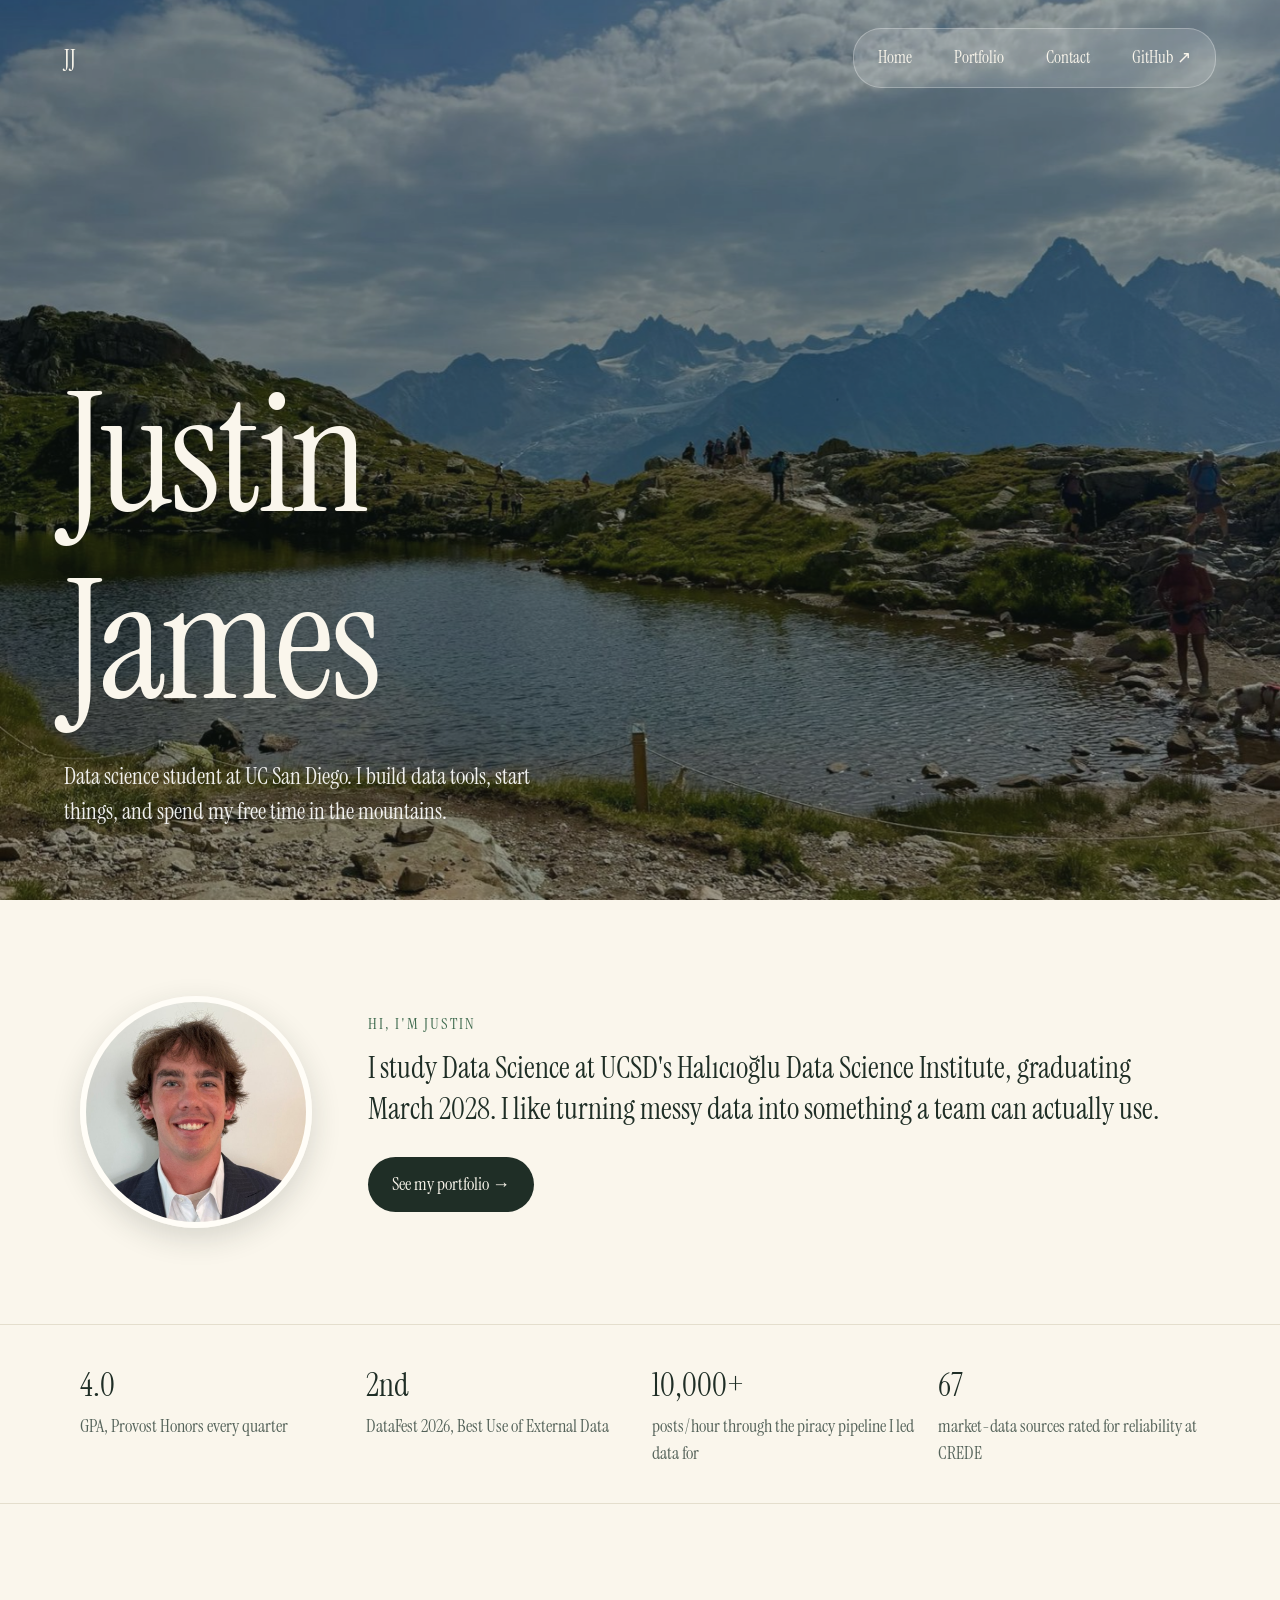
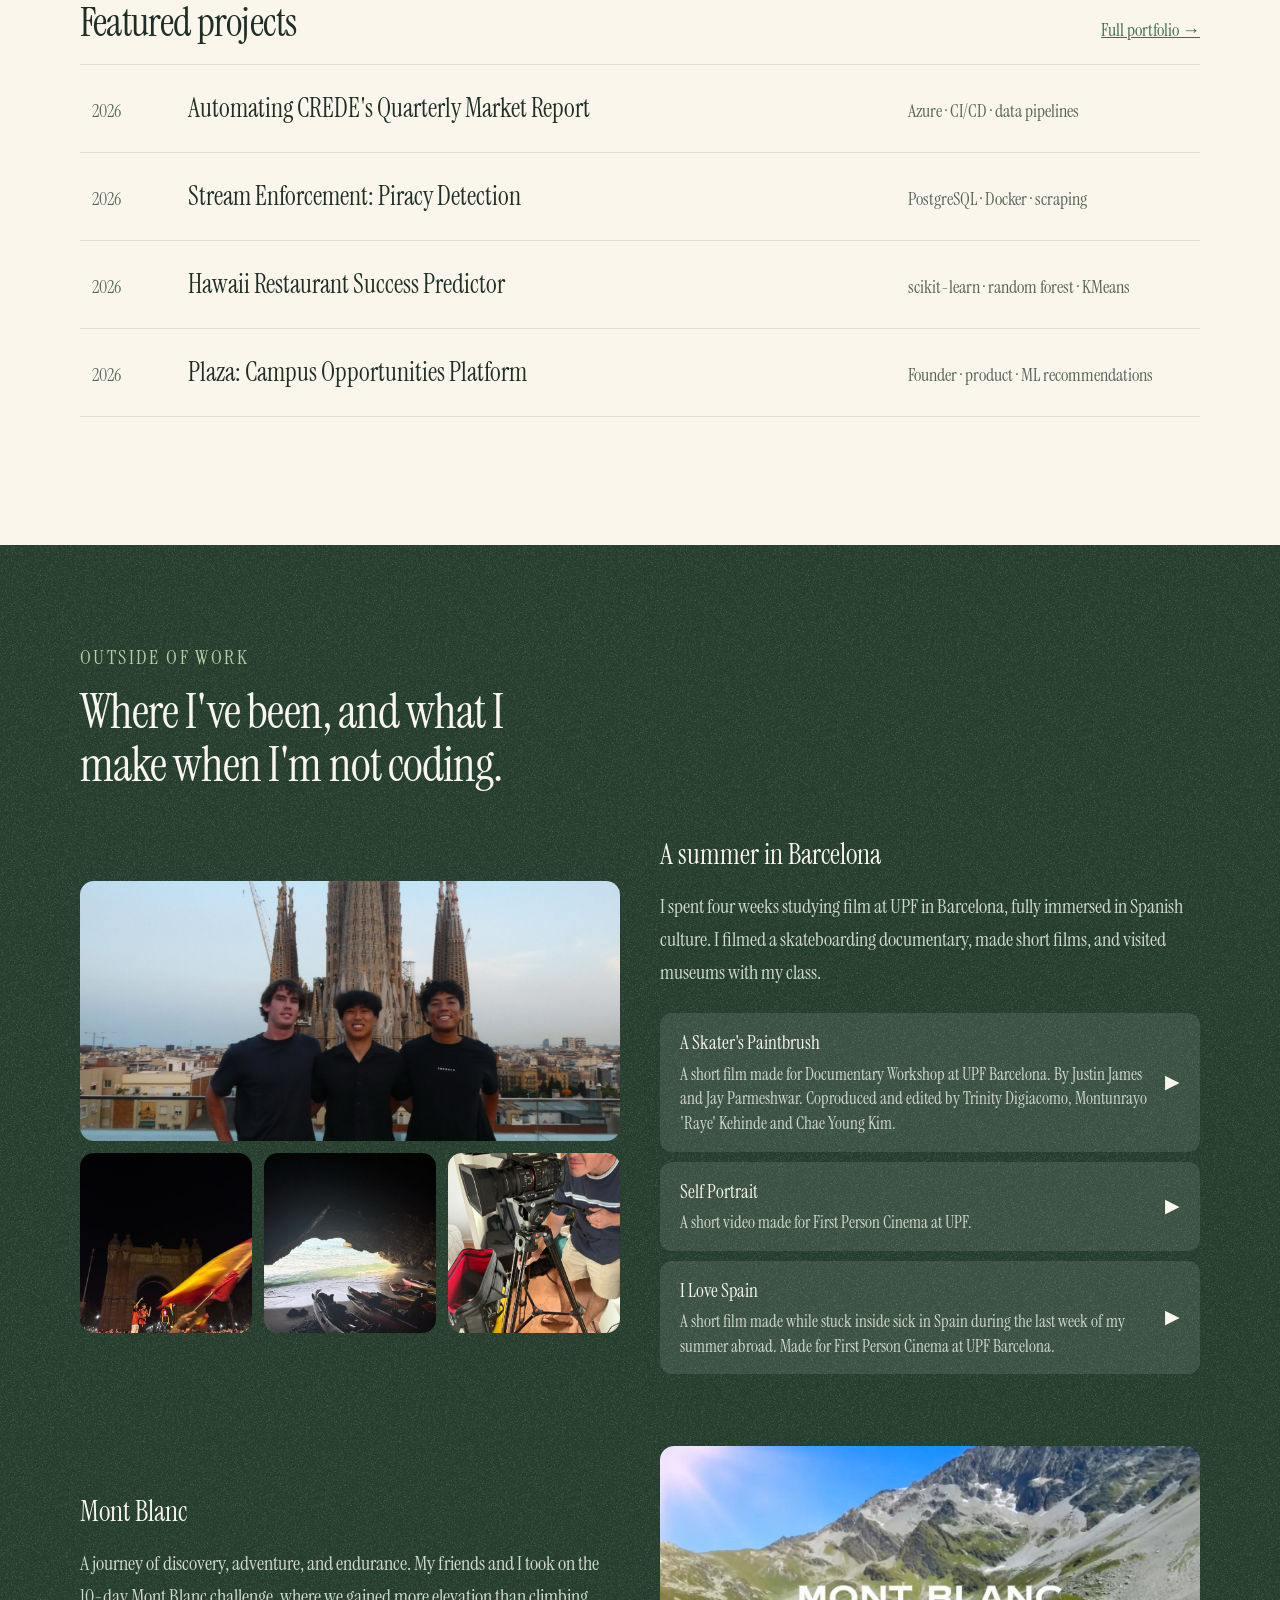
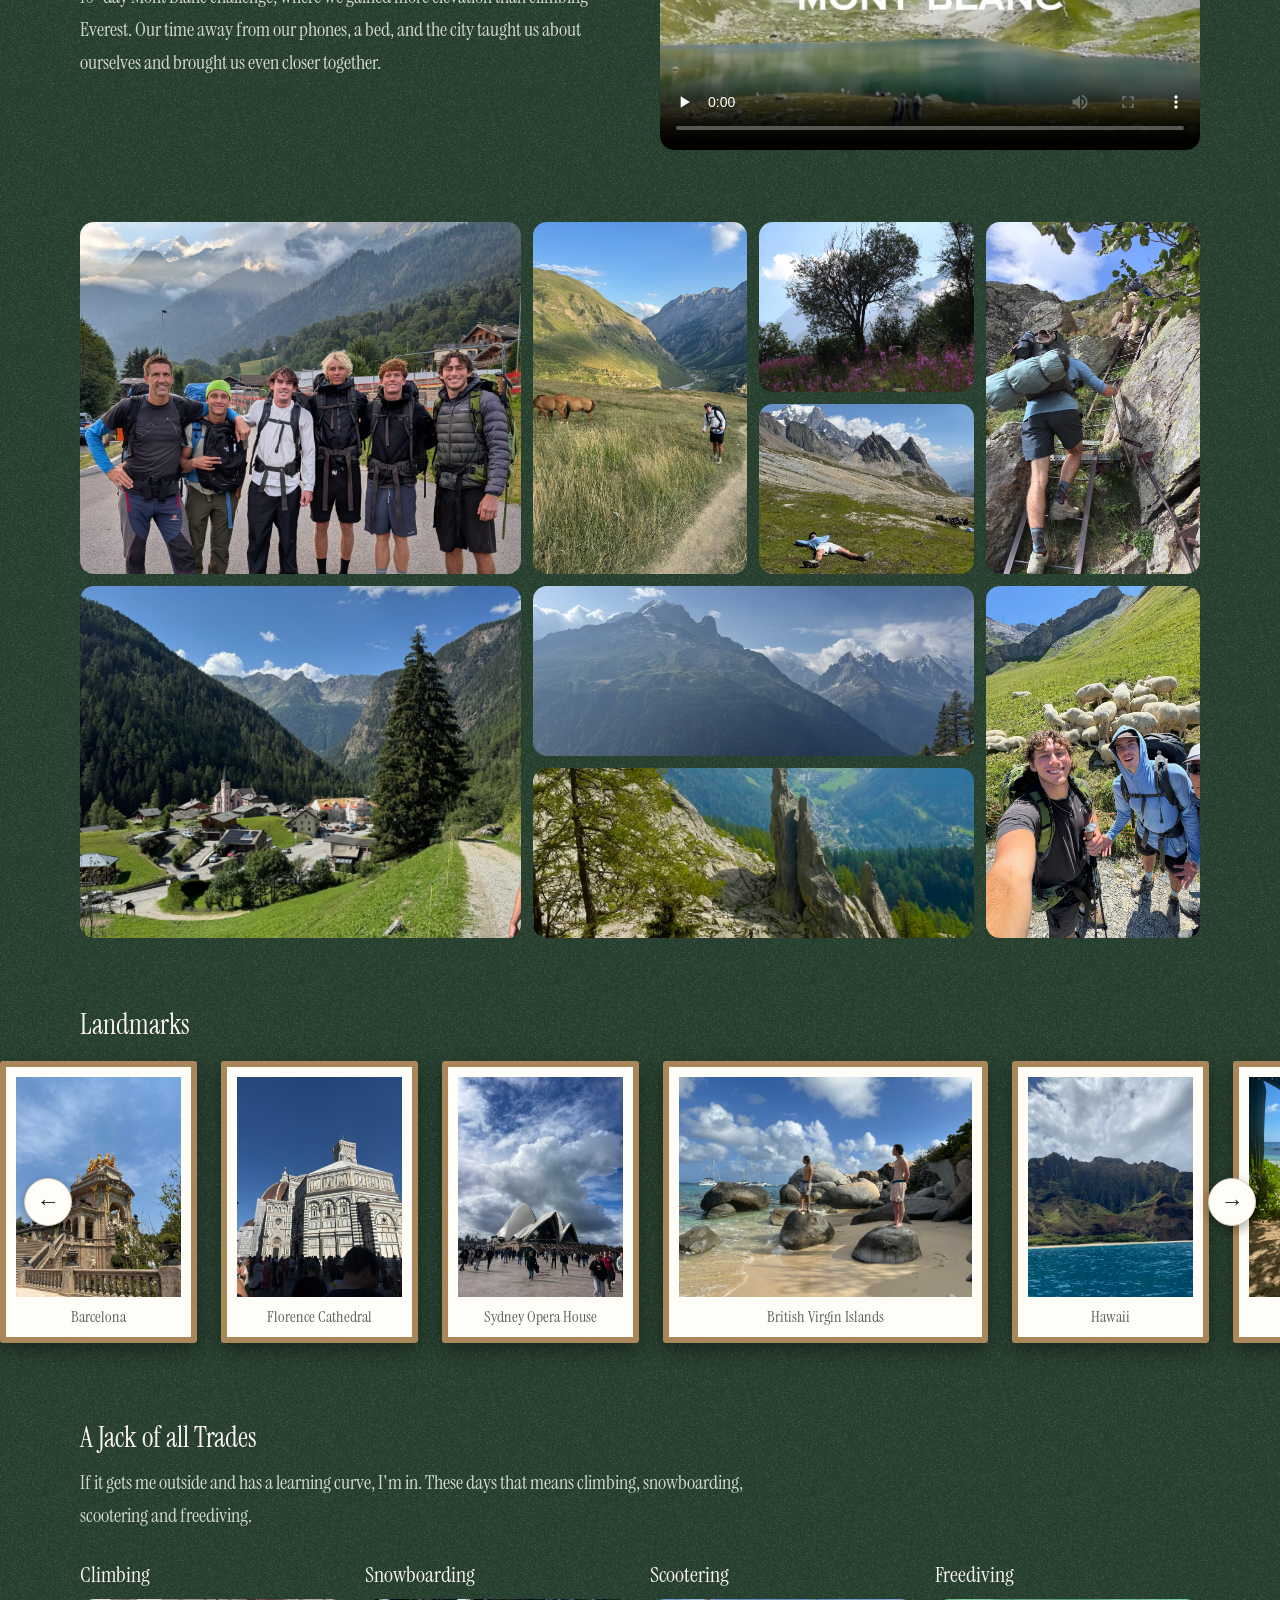
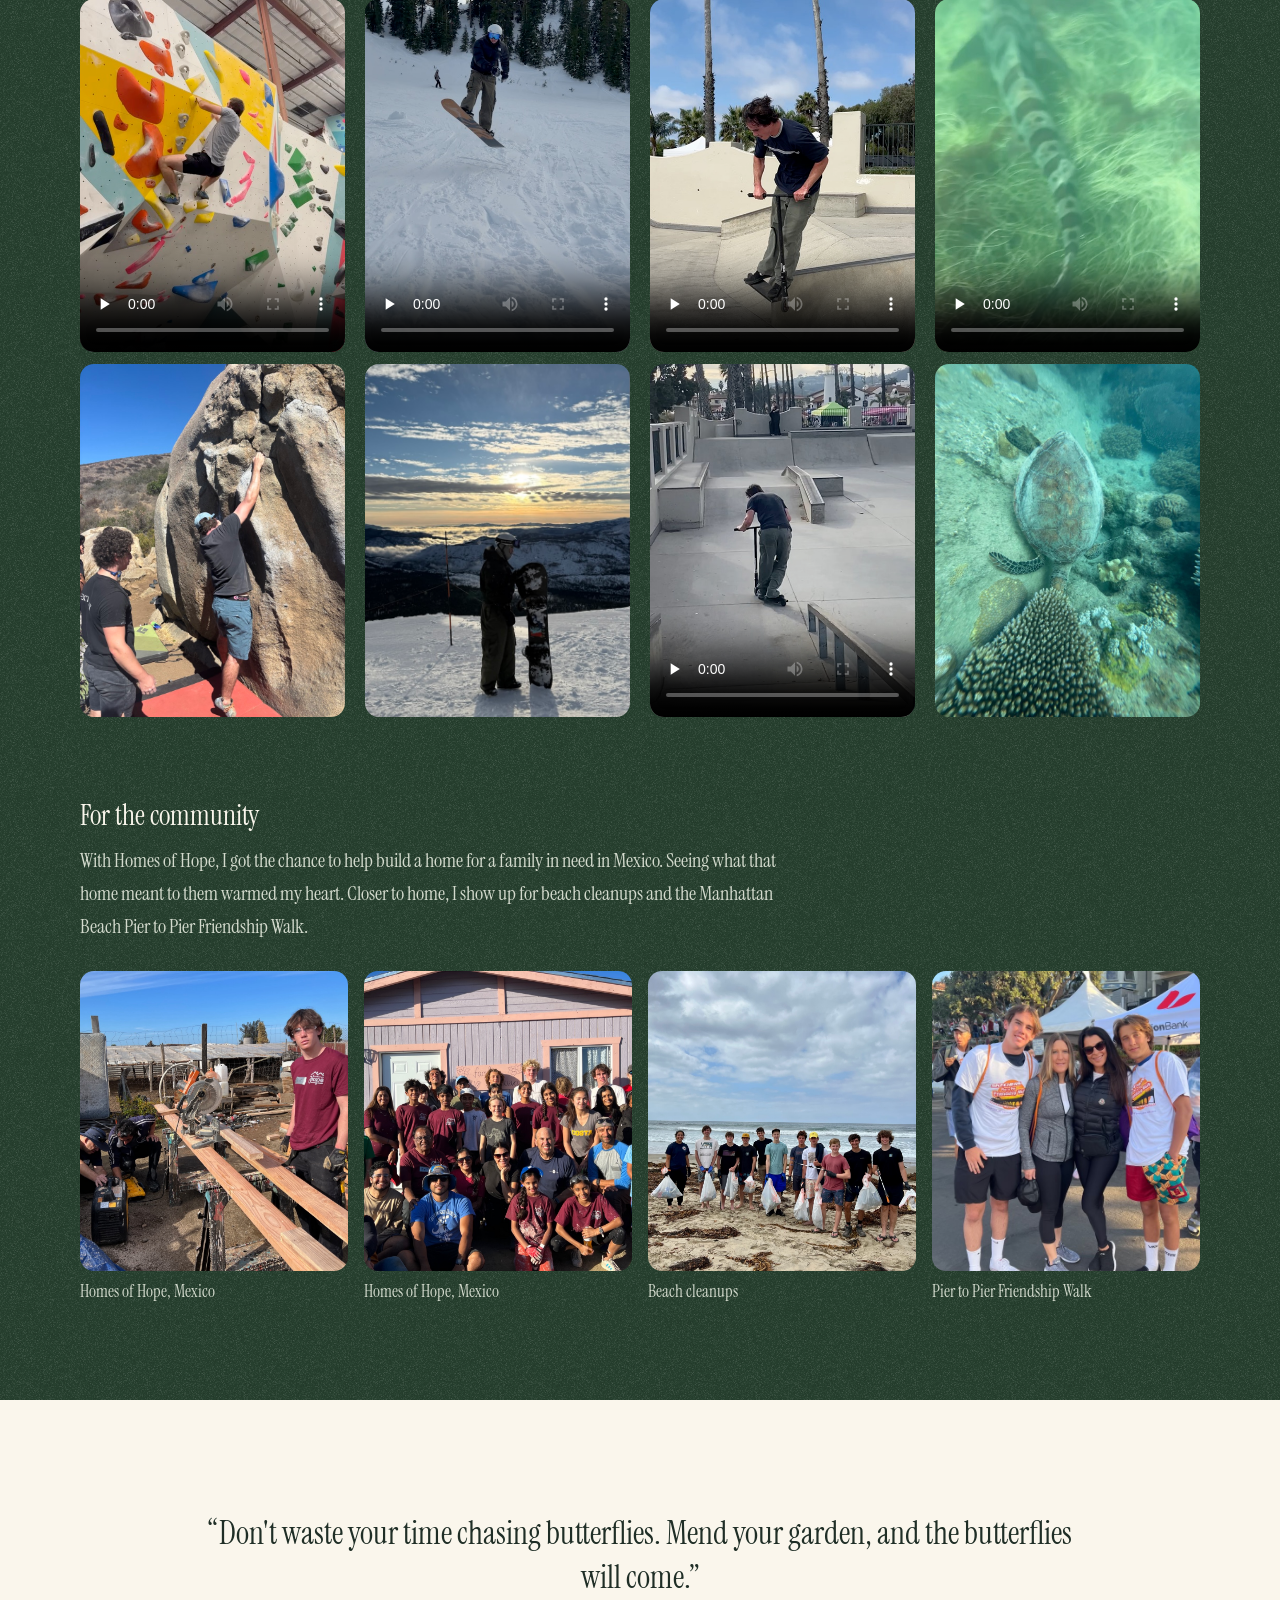
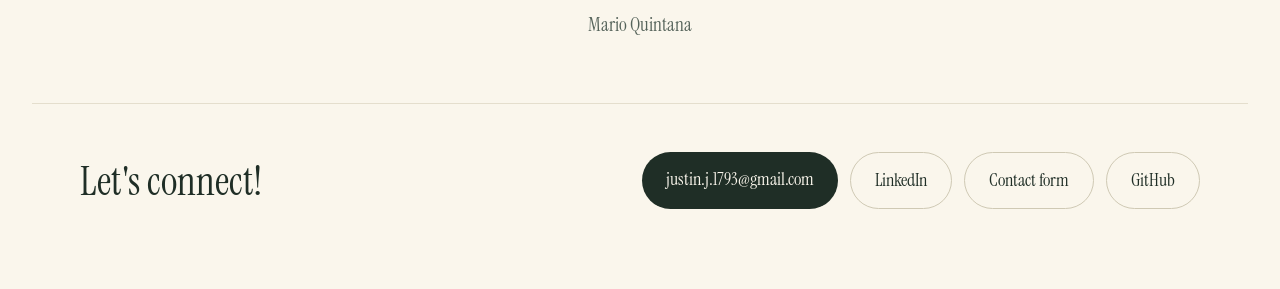
==== index.html @ 17ba5c83 "updated home page" ====
<!DOCTYPE html>
<html lang="en">
<head>
    <meta charset="UTF-8">
    <meta name="viewport" content="width=device-width, initial-scale=1.0">
    <title>Justin James: Personal site and portfolio</title>
    <link rel="stylesheet" href="style.css">
    <script type="module" src="global.js"></script>
    <script type="module" src="index.js"></script>
</head>
<!-- The "home" class turns on the home page styles in style.css -->
<body class="home">

<!-- 1. HERO (global.js adds the nav at the top of this header) -->
<header class="hero">
  <img class="hero-bg" src="images/web/site/lac-blanc.jpg" alt="Lac Blanc above Chamonix, with hikers and the Aiguille Verte behind it">
  <div class="hero-text">
    <h1>Justin<br>James</h1>
    <p>Data science student at UC San Diego. I build data tools, start things, and spend my free time in the mountains.</p>
  </div>
</header>

<main>
  <!-- 2. INTRO -->
  <section class="wrap intro">
    <img class="headshot" src="images/web/site/headshot.jpg" alt="Portrait of Justin James in a navy suit">
    <div class="intro-text">
      <p class="eyebrow">Hi, I'm Justin</p>
      <p class="lead">I study Data Science at UCSD's Halıcıoğlu Data Science Institute, graduating March 2028. I like turning messy data into something a team can actually use.</p>
      <div class="btn-row">
        <a class="btn btn-dark" href="portfolio/">See my portfolio →</a>
      </div>
    </div>
  </section>

  <!-- 3. PROOF STRIP -->
  <section class="proof" aria-label="Highlights">
    <div class="wrap">
      <div><p class="stat-num">4.0</p><p class="stat-label">GPA, Provost Honors every quarter</p></div>
      <div><p class="stat-num">2nd</p><p class="stat-label">DataFest 2026, Best Use of External Data</p></div>
      <div><p class="stat-num">10,000+</p><p class="stat-label">posts/hour through the piracy pipeline I led data for</p></div>
      <div><p class="stat-num">67</p><p class="stat-label">market-data sources rated for reliability at CREDE</p></div>
    </div>
  </section>

  <!-- 4. FEATURED PROJECTS (written by hand for now; will come from projects.json later) -->
  <section class="wrap featured">
    <div class="section-head">
      <h2>Featured projects</h2>
      <a href="portfolio/">Full portfolio →</a>
    </div>
    <div class="project-list">
      <a class="project-row" href="portfolio/">
        <span class="project-year">2026</span>
        <span class="project-title">Automating CREDE's Quarterly Market Report</span>
        <span class="project-skills">Azure · CI/CD · data pipelines</span>
      </a>
      <a class="project-row" href="portfolio/">
        <span class="project-year">2026</span>
        <span class="project-title">Stream Enforcement: Piracy Detection</span>
        <span class="project-skills">PostgreSQL · Docker · scraping</span>
      </a>
      <a class="project-row" href="portfolio/">
        <span class="project-year">2026</span>
        <span class="project-title">Hawaii Restaurant Success Predictor</span>
        <span class="project-skills">scikit-learn · random forest · KMeans</span>
      </a>
      <a class="project-row" href="portfolio/">
        <span class="project-year">2026</span>
        <span class="project-title">Plaza: Campus Opportunities Platform</span>
        <span class="project-skills">Founder · product · ML recommendations</span>
      </a>
    </div>
  </section>

  <!-- 5. OUTSIDE OF WORK -->
  <section class="life">
    <div class="wrap">
      <p class="eyebrow">Outside of work</p>
      <h2>Where I've been, and what I make when I'm not coding.</h2>

      <div class="life-row">
        <div class="abroad-photos">
          <img src="images/web/barcelona/sagrada.jpg" loading="lazy" alt="Justin and two friends in front of the Sagrada Família">
          <img src="images/web/barcelona/euro.jpg" loading="lazy" alt="Crowd celebrating with a Spain flag at the Arc de Triomf in Barcelona at night">
          <img src="images/web/barcelona/sea-cave.jpg" loading="lazy" alt="Kayaks inside a sea cave">
          <img src="images/web/barcelona/filming.jpg" loading="lazy" alt="Justin filming with a camera on a tripod">
        </div>
        <div>
          <h3>A summer in Barcelona</h3>
          <p>I spent four weeks studying film at UPF in Barcelona, fully immersed in Spanish culture. I filmed a skateboarding documentary, made short films, and visited museums with my class.</p>
          <div class="video-links">
            <a href="https://youtu.be/cfD3YIEFS2I" target="_blank">
              <span class="video-text">
                <strong>A Skater's Paintbrush</strong>
                <small>A short film made for Documentary Workshop at UPF Barcelona. By Justin James and Jay Parmeshwar. Coproduced and edited by Trinity Digiacomo, Montunrayo 'Raye' Kehinde and Chae Young Kim.</small>
              </span>
              <span aria-hidden="true">▶</span>
            </a>
            <a href="https://youtu.be/hEtFfNKGoIY" target="_blank">
              <span class="video-text">
                <strong>Self Portrait</strong>
                <small>A short video made for First Person Cinema at UPF.</small>
              </span>
              <span aria-hidden="true">▶</span>
            </a>
            <a href="https://youtu.be/HzUUjBFHfN4" target="_blank">
              <span class="video-text">
                <strong>I Love Spain</strong>
                <small>A short film made while stuck inside sick in Spain during the last week of my summer abroad. Made for First Person Cinema at UPF Barcelona.</small>
              </span>
              <span aria-hidden="true">▶</span>
            </a>
          </div>
        </div>
      </div>

      <!-- Mont Blanc: paragraph + film, then a photo collage -->
      <div class="life-row">
        <div>
          <h3>Mont Blanc</h3>
          <p>A journey of discovery, adventure, and endurance. My friends and I took on the 10-day Mont Blanc challenge, where we gained more elevation than climbing Everest. Our time away from our phones, a bed, and the city taught us about ourselves and brought us even closer together.</p>
        </div>
        <video class="film" src="images/web/mont-blanc/tmb-film.mp4" poster="images/web/mont-blanc/tmb-film.jpg" controls playsinline preload="none" aria-label="Film from the Tour du Mont Blanc"></video>
      </div>
      <div class="collage">
        <button class="zoom" type="button"><img src="images/web/mont-blanc/crew.jpg" width="1236" height="1400" loading="lazy" alt="Justin and five friends with packs on the Tour du Mont Blanc"></button>
        <button class="zoom" type="button"><img src="images/web/mont-blanc/trail.jpg" width="1050" height="1400" loading="lazy" alt="Hiker on a trail through tall grass, with a horse grazing beside it"></button>
        <button class="zoom" type="button"><img src="images/web/mont-blanc/tree.jpg" width="1400" height="933" loading="lazy" alt="A tree above pink wildflowers"></button>
        <button class="zoom" type="button"><img src="images/web/mont-blanc/ladder.jpg" width="1050" height="1400" loading="lazy" alt="Hiker with a pack climbing a rocky section of trail"></button>
        <button class="zoom" type="button"><img src="images/web/mont-blanc/meadow.jpg" width="788" height="1400" loading="lazy" alt="Lying in a green meadow below snowy peaks"></button>
        <button class="zoom" type="button"><img src="images/web/mont-blanc/trient.jpg" width="1050" height="1400" loading="lazy" alt="Trient village and its pink church in Switzerland"></button>
        <button class="zoom" type="button"><img src="images/web/mont-blanc/aiguilles.jpg" width="1400" height="788" loading="lazy" alt="Aiguille Verte and the Chamonix needles"></button>
        <button class="zoom" type="button"><img src="images/web/mont-blanc/selfie.jpg" width="1050" height="1400" loading="lazy" alt="Selfie with two friends and a flock of sheep on the trail"></button>
        <button class="zoom" type="button"><img src="images/web/mont-blanc/valley.jpg" width="1050" height="1400" loading="lazy" alt="Rock spire above a deep green valley"></button>
      </div>

      <h3 class="section-title">Landmarks</h3>
    </div>

    <!-- Scrolling picture frames. Sits outside .wrap so it runs the full width of the
         screen. index.js repeats the frames so the loop never runs out. -->
    <div class="marquee-wrap">
      <button class="marquee-arrow prev" type="button" aria-label="Fast rewind through the landmarks">←</button>
      <button class="marquee-arrow next" type="button" aria-label="Fast forward through the landmarks">→</button>
    <div class="marquee">
      <div class="marquee-track">
        <button class="frame" type="button"><img src="images/web/landmarks/barcelona-fountain.jpg" width="1050" height="1400" loading="lazy" alt="Ornate golden fountain monument under a blue sky"><span>Barcelona</span></button>
        <button class="frame" type="button"><img src="images/web/landmarks/duomo.jpg" width="1050" height="1400" loading="lazy" alt="Florence Cathedral against a deep blue sky"><span>Florence Cathedral</span></button>
        <button class="frame" type="button"><img src="images/web/landmarks/opera-house.jpg" width="1050" height="1400" loading="lazy" alt="The Sydney Opera House under big clouds"><span>Sydney Opera House</span></button>
        <button class="frame" type="button"><img src="images/web/landmarks/bvi-boulders.jpg" width="1400" height="1050" loading="lazy" alt="Two people standing on giant boulders at the edge of the sea"><span>British Virgin Islands</span></button>
        <button class="frame" type="button"><img src="images/web/landmarks/hawaii-cliffs.jpg" width="1050" height="1400" loading="lazy" alt="Green sea cliffs under clouds, seen from the water"><span>Hawaii</span></button>
        <button class="frame" type="button"><img src="images/web/landmarks/fiji-beach.jpg" width="1050" height="1400" loading="lazy" alt="Palm tree leaning over a sandy beach and turquoise water"><span>Fiji</span></button>
        <button class="frame" type="button"><img src="images/web/landmarks/palazzo-vecchio.jpg" width="1400" height="1050" loading="lazy" alt="Palazzo Vecchio tower and piazza"><span>Palazzo Vecchio, Florence</span></button>
        <button class="frame" type="button"><img src="images/web/landmarks/catalina.jpg" width="1050" height="1400" loading="lazy" alt="Boats in a blue harbor below hillside homes"><span>Catalina Island</span></button>
        <button class="frame" type="button"><img src="images/web/landmarks/jump.jpg" width="1050" height="1400" loading="lazy" alt="Leaping across the gap on a rock arch"><span>Out exploring</span></button>
        <button class="frame" type="button"><img src="images/web/landmarks/costa-rica.jpg" width="1050" height="1400" loading="lazy" alt="Three people on horseback on a white sand beach"><span>Costa Rica</span></button>
        <button class="frame" type="button"><img src="images/web/landmarks/spain-castle.jpg" width="1400" height="1050" loading="lazy" alt="Stone castle above a busy beach"><span>Spain</span></button>
        <button class="frame" type="button"><img src="images/web/landmarks/australia-beach.jpg" width="1050" height="1400" loading="lazy" alt="White sand beach with driftwood and turquoise water"><span>Australia</span></button>
        <button class="frame" type="button"><img src="images/web/landmarks/david.jpg" width="886" height="1400" loading="lazy" alt="Michelangelo&#x27;s David under the gallery dome"><span>David, Florence</span></button>
        <button class="frame" type="button"><img src="images/web/landmarks/hawaii-blowhole.jpg" width="1050" height="1400" loading="lazy" alt="White water surging through a lava rock arch"><span>Hawaii</span></button>
        <button class="frame" type="button"><img src="images/web/landmarks/stanford.jpg" width="582" height="432" loading="lazy" alt="Big group gathered around a fire pit at night"><span>Stanford</span></button>
        <button class="frame" type="button"><img src="images/web/landmarks/bvi-cave.jpg" width="1050" height="1400" loading="lazy" alt="Glowing blue water between huge granite boulders"><span>British Virgin Islands</span></button>
        <button class="frame" type="button"><img src="images/web/landmarks/flatirons.jpg" width="1050" height="1400" loading="lazy" alt="Tilted red rock at sunset above a wide plain"><span>Out exploring</span></button>
        <button class="frame" type="button"><img src="images/web/landmarks/australia-pool.jpg" width="1050" height="1400" loading="lazy" alt="Ocean pool on the shore below stormy clouds"><span>Australia</span></button>
        <button class="frame" type="button"><img src="images/web/landmarks/fiji-sunset.jpg" width="1050" height="1400" loading="lazy" alt="Orange sunset behind palm trees over a boardwalk"><span>Fiji</span></button>
        <button class="frame" type="button"><img src="images/web/landmarks/arno.jpg" width="1050" height="1400" loading="lazy" alt="Sunset reflected in the Arno river"><span>The Arno, Florence</span></button>
        <button class="frame" type="button"><img src="images/web/landmarks/fiji-surf.jpg" width="828" height="696" loading="lazy" alt="Surfing a breaking wave"><span>Fiji</span></button>
        <button class="frame" type="button"><img src="images/web/landmarks/rainbow.jpg" width="1050" height="1400" loading="lazy" alt="Rainbow over a pine-filled canyon"><span>Out exploring</span></button>
        <button class="frame" type="button"><img src="images/web/landmarks/spain-coast.jpg" width="1050" height="1400" loading="lazy" alt="Rocky coastline and deep blue sea"><span>Spain</span></button>
        <button class="frame" type="button"><img src="images/web/landmarks/hawaii-wreck.jpg" width="1050" height="1400" loading="lazy" alt="Shipwrecked sailboat on a beach"><span>Hawaii</span></button>
        <button class="frame" type="button"><img src="images/web/landmarks/australia-coast.jpg" width="1050" height="1400" loading="lazy" alt="Pine tree and coastal plants above bright blue water"><span>Australia</span></button>
        <button class="frame" type="button"><img src="images/web/landmarks/bvi-water.jpg" width="1050" height="1400" loading="lazy" alt="Dark blue water and a green island at dusk"><span>British Virgin Islands</span></button>
        <button class="frame" type="button"><img src="images/web/landmarks/rock-arch.jpg" width="1050" height="1400" loading="lazy" alt="Natural rock arch beside a pine tree"><span>Out exploring</span></button>
        <button class="frame" type="button"><img src="images/web/landmarks/florence-bubbles.jpg" width="1050" height="1400" loading="lazy" alt="Soap bubbles floating past a medieval tower"><span>Florence</span></button>
        <button class="frame" type="button"><img src="images/web/landmarks/canyon-pool.jpg" width="1050" height="1400" loading="lazy" alt="Green pool in a rocky canyon"><span>Out exploring</span></button>
      </div>
    </div>
    </div>

    <div class="wrap">
      <!-- A Jack of All Trades: one column per sport -->
      <h3 class="section-title">A Jack of all Trades</h3>
      <p class="section-text">If it gets me outside and has a learning curve, I'm in. These days that means climbing, snowboarding, scootering and freediving.</p>
      <div class="trades">
        <div>
          <h4>Climbing</h4>
          <video src="images/web/trades/climbing.mp4" poster="images/web/trades/climbing.jpg" controls playsinline preload="none" aria-label="Justin climbing at a bouldering gym"></video>
          <button class="zoom" type="button"><img src="images/web/trades/climbing-boulder.jpg" width="750" height="1000" loading="lazy" alt="Bouldering on a rock with a spotter"></button>
        </div>
        <div>
          <h4>Snowboarding</h4>
          <video src="images/web/trades/snowboard.mp4" poster="images/web/trades/snowboard.jpg" controls playsinline preload="none" aria-label="Justin jumping on a snowboard"></video>
          <button class="zoom" type="button"><img src="images/web/trades/snowboard-sunset.jpg" width="562" height="1000" loading="lazy" alt="Standing with a snowboard above the clouds at sunset"></button>
        </div>
        <div>
          <h4>Scootering</h4>
          <video src="images/web/trades/scooter-1.mp4" poster="images/web/trades/scooter-1.jpg" controls playsinline preload="none" aria-label="Justin scootering at a skatepark"></video>
          <video src="images/web/trades/scooter-2.mp4" poster="images/web/trades/scooter-2.jpg" controls playsinline preload="none" aria-label="Justin scootering down stairs at a skatepark"></video>
        </div>
        <div>
          <h4>Freediving</h4>
          <video src="images/web/trades/freedive.mp4" poster="images/web/trades/freedive.jpg" controls playsinline preload="none" aria-label="Underwater footage from a freedive"></video>
          <button class="zoom" type="button"><img src="images/web/trades/turtle.jpg" width="750" height="1000" loading="lazy" alt="Sea turtle swimming over coral"></button>
        </div>
      </div>

      <!-- For the community -->
      <h3 class="section-title">For the community</h3>
      <p class="section-text">With Homes of Hope, I got the chance to help build a home for a family in need in Mexico. Seeing what that home meant to them warmed my heart. Closer to home, I show up for beach cleanups and the Manhattan Beach Pier to Pier Friendship Walk.</p>
      <div class="community">
        <button class="zoom" type="button"><img src="images/web/community/homes-of-hope-build.jpg" width="1400" height="1050" loading="lazy" alt="On the Homes of Hope build site in Mexico, beside framing lumber"><span>Homes of Hope, Mexico</span></button>
        <button class="zoom" type="button"><img src="images/web/community/homes-of-hope-group.jpg" width="1400" height="1050" loading="lazy" alt="Large group in front of a house at Homes of Hope in Mexico"><span>Homes of Hope, Mexico</span></button>
        <button class="zoom" type="button"><img src="images/web/community/beach-cleanup.jpg" width="1050" height="1400" loading="lazy" alt="Group holding trash bags on the beach after a cleanup"><span>Beach cleanups</span></button>
        <button class="zoom" type="button"><img src="images/web/community/pier-to-pier.jpg" width="618" height="1000" loading="lazy" alt="Group in event shirts at the Pier to Pier Friendship Walk"><span>Pier to Pier Friendship Walk</span></button>
      </div>
    </div>
  </section>

  <!-- 6. QUOTE -->
  <figure class="quote">
    <blockquote>“Don't waste your time chasing butterflies. Mend your garden, and the butterflies will come.”</blockquote>
    <figcaption>Mario Quintana</figcaption>
  </figure>
</main>

<!-- SAY HELLO: buttons only; the form lives on the Contact page -->
<footer class="hello-band">
  <div class="wrap hello">
    <h2>Let's connect!</h2>
    <div class="btn-row">
      <a class="btn btn-dark" href="mailto:justin.j.1793@gmail.com">justin.j.1793@gmail.com</a>
      <a class="btn btn-outline" href="https://www.linkedin.com/in/justin-james-8a8b292ba/" target="_blank">LinkedIn</a>
      <a class="btn btn-outline" href="contact/">Contact form</a>
      <a class="btn btn-outline" href="https://github.com/justinjames1793" target="_blank">GitHub</a>
    </div>
  </div>
</footer>

<!-- The bigger view of a Landmarks photo. index.js fills it in and opens it. -->
<dialog class="lightbox">
  <button class="lightbox-close" type="button" aria-label="Close photo">×</button>
  <img src="" alt="">
  <p></p>
</dialog>

</body>
</html>
---- style.css ----
/* Instrument Serif everywhere, with its italic for small details */
@import url("https://fonts.googleapis.com/css2?family=Instrument+Serif:ital@0;1&display=swap");

:root {
  /* Accent color for the older pages: the same calm green as the redesign */
  --color-accent: #3F6B4F;

  /* Lets form controls (checkboxes, radio buttons, etc.) use it too */
  accent-color: var(--color-accent);

  /* Design tokens for the redesign */
  --ink: #1F2E26;            /* main text, dark buttons (green-black) */
  --muted: #55635A;          /* secondary text (passes 4.5:1 on cream) */
  --border: #E4DECD;         /* card borders, dividers */
  --border-strong: #CFC9B4;  /* outline buttons */
  --soft: #F1ECDD;           /* soft card background, row hover */
  --bg: #FAF6EC;             /* the page: a slight cream white */
  --accent: #3F6B4F;         /* links, primary accent */
  --accent-hover: #2F533C;
  --forest: #27402F;         /* the dark section */
  --on-dark: #FAF6EC;
  --on-dark-muted: #D3DACD;  /* body text on the dark section */
  --on-dark-accent: #B5CFA8; /* eyebrow labels on the dark section */
  --oak: #A9875A;            /* picture frames */
  --mat: #FFFDF7;            /* the mat inside a picture frame */
  --font-display: "Instrument Serif", Georgia, serif;
  --font-body: "Instrument Serif", Georgia, serif;
  --max: 1120px;
  --gutter: clamp(20px, 5vw, 48px);
}
html {
  /* Instrument Serif only comes in one weight. This stops the browser from faking
     a bold version, so size is what sets headings apart. */
  font-synthesis: none;

  /* Light only for now. Change to "light dark" when dark colors are added. */
  color-scheme: light;
}

body {
  /* Set line height to 1.5 times the font size
	   and use the OS’s UI font as the website font
	 */
  font: 118%/1.5 var(--font-body);   /* this font runs small, so start a bit bigger */

  /* Cream page and green-black text on every page */
  background: var(--bg);
  color: var(--ink);

  /* Keep lines from getting too long on wide screens */
  max-width: 100ch;
  /* Center the body horizontally */
  margin-inline: auto;
  /* Keep text off the edges of small screens */
  padding: 1em;

}
/* Good defaults for every heading */
h1, h2, h3, h4, h5, h6 {
  line-height: 1.1;     /* tighter line spacing than body text */
  text-wrap: balance;   /* split wrapped lines into similar lengths */
}

/* Make the page title much bigger than h2 */
h1 {
  font-size: 400%;
}
/* ===== Nav: "JJ" logo + bubble tabs (built in global.js) ===== */
.site-nav {
  display: flex;
  flex-wrap: wrap;                  /* tabs drop below the logo on phones */
  justify-content: space-between;   /* logo on the left, tabs on the right */
  align-items: center;
  gap: 16px;
  /* Space between the nav and the page content */
  margin-bottom: 2em;
  font-family: var(--font-body);
}

.logo {
  font-family: var(--font-display);
  font-weight: 800;
  font-size: 23px;
  letter-spacing: .02em;
  color: var(--ink);
  text-decoration: none;
}

/* The pill that holds all the tabs */
.tabs {
  display: flex;
  flex-wrap: wrap;
  gap: 6px;
  padding: 6px;
  border-radius: 28px;
  background: var(--soft);
  border: 1px solid var(--border);
}

.tabs a {
  padding: 10px 18px;
  border-radius: 999px;
  color: var(--ink);
  font-size: 17px;
  font-weight: 500;
  text-decoration: none;
  transition: background .2s;

  &:hover {
    background: var(--border);
  }

  /* The page we're on: a solid tab */
  &.current {
    background: var(--ink);
    color: var(--on-dark);
    font-weight: 600;
  }
}

/* Phones: smaller tabs so they fit, centered under the logo */
@media (max-width: 480px) {
  .tabs {
    justify-content: center;
    gap: 2px;
  }

  .tabs a {
    padding: 8px 11px;
    font-size: 16px;
  }
}

/* Over the home page's hero photo, the nav turns white and see-through */
.hero {
  .site-nav {
    margin-bottom: 0;
    padding: 28px clamp(20px, 5vw, 72px);
  }

  .logo {
    color: var(--on-dark);
  }

  .tabs {
    background: rgba(255, 255, 255, .14);
    border-color: rgba(255, 255, 255, .28);
  }

  .tabs a {
    color: var(--on-dark);

    &:hover {
      background: rgba(255, 255, 255, .28);
    }

    &.current {
      background: var(--on-dark);
      color: var(--ink);
    }
  }
}

input,
textarea,
button,
select {
  font: inherit;
}

/* Theme switcher pinned to the top-right corner */
.color-scheme {
  position: absolute;   /* take it out of the normal flow */
  top: 1rem;
  right: 1rem;
  font-size: 80%;       /* less prominent than the content */
}

form {
  display: grid;                    /* make the form a grid container */
  grid-template-columns: auto 1fr;  /* col 1: as wide as the labels, col 2: the rest */
  gap: 1em;                         /* spacing between rows and columns */
}

form label {
  display: grid;                    /* each label is also a grid... */
  grid-template-columns: subgrid;   /* ...that reuses the form's 2 columns */
  grid-column: 1 / -1;              /* and spans the full row */
}

form button {
  grid-column: 1 / -1;              /* submit button spans the full row too */
}

.projects {
  display: grid;
  grid-template-columns: repeat(auto-fill, minmax(15em, 1fr));
  gap: 1em;                      /* space between the cards */
}

.projects article {
  display: grid;                 /* each card is a grid... */
  grid-template-rows: subgrid;   /* ...that uses the parent's rows */
  grid-row: span 3;              /* and takes up 3 rows: h2, img, p */
}

  .projects article > :first-child {
   margin: 0;                     /* remove the default big space around headings */
  }
  /* Year under each project description */
.projects .project-year {
  font-variant-numeric: oldstyle-nums;    /* numbers that blend into the text */
  font-style: italic;
  color: color-mix(in oklch, canvastext, canvas 40%);  /* muted, works in light and dark */
  margin-top: 0;
}
/* Project photos: same shape on every card, cropped rather than stretched */
.projects img {
  width: 100%;
  aspect-ratio: 2 / 1;
  object-fit: cover;
}

/* Pie chart + legend side by side */
.container {
  display: flex;
  align-items: center;      /* pie and legend centered vertically on each other */
  gap: 2em;                 /* space between pie and legend */
  flex-wrap: wrap;          /* on narrow screens, legend drops below the pie */
  margin-block: 2em;
}

#projects-pie-plot {
  flex: 0 0 12em;
  max-width: 20em;
  overflow: visible;

  /* smooth fade in/out for every wedge */
  path {
    transition: 300ms;
    cursor: pointer;          /* hints that wedges are clickable (used in the next step) */
  }

  /* when ANY wedge is hovered, fade out all the OTHER wedges */
  &:has(path:hover) {
    path:not(:hover) {
      opacity: 0.5;
    }
  }
}

.legend {
  flex: 1;                  /* legend takes up all remaining width */
  min-width: 12em;          /* below this it wraps under the pie instead of getting cramped */
  display: grid;
  grid-template-columns: repeat(auto-fill, minmax(9em, 1fr));
  gap: 1em;
  list-style: none;
  padding: 1em;
  margin: 0;                /* container handles the outer spacing now */
  border: 1px solid color-mix(in oklch, canvastext, canvas 80%);
  border-radius: 0.5em;
}
.legend-item {
  display: flex;
  align-items: center;            /* swatch and text vertically centered */
  gap: 0.4em;                     /* smaller than the legend's 1em gap (proximity) */

  em {
    color: color-mix(in oklch, canvastext, canvas 40%);  /* muted count */
  }
}

.swatch {
  display: inline-block;          /* <span> is inline, so this is needed for width/height */
  width: 1em;
  aspect-ratio: 1 / 1;            /* square */
  background-color: var(--color); /* color comes from the <li>'s style attribute */
  border-radius: 50%;             /* circle; use 0.2em for a rounded square */
}

/* Selected wedge + its legend item */
.selected {
  --color: oklch(60% 45% 0) !important;   /* overrides the inline --color on the <li> */

  &:is(path) {
    fill: var(--color);                    /* recolor the wedge itself */
  }
}

/* Search box on the Projects page */
.searchBar {
  display: block;
  width: 100%;
  font: inherit;               /* same font as the rest of the page */
  padding: 0.6em 0.8em;
  margin-block: 1em 2em;
  border: 1px solid color-mix(in oklch, canvastext, canvas 80%);
  border-radius: 0.5em;
  box-sizing: border-box;      /* padding doesn't push it wider than 100% */
}
/* ===== Home page ===== */
/* Everything is nested under .home (a class on <body>), so other pages don't change */
.home {
  /* Undo the narrow centered column from the body rule: the hero is full width */
  max-width: none;
  margin: 0;
  padding: 0;
  font-family: var(--font-body);
  color: var(--ink);
  background: var(--bg);

  img {
    display: block;
    max-width: 100%;
  }

  h1, h2, h3 {
    font-family: var(--font-display);
  }

  .wrap {
    max-width: var(--max);
    margin-inline: auto;
    padding-inline: var(--gutter);
  }

  .eyebrow {
    margin: 0 0 12px;
    font-size: 16px;
    font-weight: 600;
    letter-spacing: .12em;
    text-transform: uppercase;
    color: var(--accent);
  }

  /* Buttons (pill shaped) */
  .btn {
    display: inline-block;
    padding: 14px 24px;
    border-radius: 999px;
    font-weight: 600;
    font-size: 18px;
    text-decoration: none;
  }

  .btn-dark {
    background: var(--ink);
    color: var(--on-dark);

    &:hover {
      opacity: .9;
    }
  }

  .btn-outline {
    border: 1px solid var(--border-strong);
    color: var(--ink);

    &:hover {
      background: var(--soft);
    }
  }

  .btn-row {
    display: flex;
    flex-wrap: wrap;
    gap: 12px;
  }

  /* Everything after the hero gets a solid background,
     so it slides up over the photo as you scroll */
  main,
  .hello-band {
    position: relative;
    background: var(--bg);
  }

  /* 1. Hero: full-screen photo with the name on top */
  .hero {
    position: relative;
    height: 100svh;
    display: flex;
    flex-direction: column;
    color: var(--on-dark);

    /* Darkens the photo so the white text is readable */
    &::after {
      content: "";
      position: fixed;
      inset: 0 0 auto;
      height: 100lvh;
      z-index: -1;
      background: rgba(20, 32, 24, .38);
    }

    /* Keep the nav and text above the dark layer */
    > *:not(.hero-bg) {
      position: relative;
      z-index: 1;
    }
  }

  /* position: fixed pins the photo to the screen, so it stays still while the page
     scrolls. z-index: -1 puts it behind everything. 100lvh keeps it tall enough
     when a phone's address bar hides. */
  .hero-bg {
    position: fixed;
    inset: 0 0 auto;
    z-index: -1;
    width: 100%;
    height: 100lvh;
    max-width: none;
    object-fit: cover;
    object-position: center 40%;
    animation: drift 14s cubic-bezier(.2, .7, .2, 1) forwards;
  }

  .hero-text {
    margin-top: auto;   /* pushes the text to the bottom of the hero */
    padding: 0 clamp(20px, 5vw, 72px) 72px;
    animation: rise 1.2s .3s cubic-bezier(.2, .7, .2, 1) both;

    h1 {
      margin: 0;
      font-weight: 400;
      font-size: clamp(76px, 13vw, 200px);
      line-height: 1.12;   /* enough room that the J in Justin clears the J in James */
      letter-spacing: -.02em;
    }

    p {
      margin: 24px 0 0;
      font-size: 23px;
      max-width: 520px;
      line-height: 1.5;
      color: rgba(255, 255, 255, .92);
    }
  }

  /* 2. Intro: circle headshot + short text */
  .intro {
    display: flex;
    flex-wrap: wrap;
    gap: 56px;
    align-items: center;
    padding-block: 96px 48px;
  }

  .headshot {
    width: 220px;
    height: 220px;
    border-radius: 50%;
    object-fit: cover;
    border: 6px solid var(--mat);
    box-shadow: 0 10px 30px rgba(31, 46, 38, .16);
    flex: 0 0 auto;
  }

  .intro-text {
    flex: 1 1 420px;
    min-width: 0;

    .lead {
      margin: 0 0 28px;
      font-family: var(--font-display);
      font-size: 30px;
      font-weight: 500;
      line-height: 1.35;
    }
  }

  /* 3. Proof strip: four real numbers */
  .proof {
    border-block: 1px solid var(--border);
    margin-top: 48px;

    .wrap {
      display: grid;
      grid-template-columns: repeat(auto-fit, minmax(220px, 1fr));
      gap: 24px;
      padding-block: 36px;
    }
  }

  .stat-num {
    margin: 0;
    font-family: var(--font-display);
    font-size: 32px;
    font-weight: 800;
  }

  .stat-label {
    margin: 4px 0 0;
    color: var(--muted);
    font-size: 18px;
  }

  /* 4. Featured projects: a list of rows */
  .featured {
    padding-block: 96px 64px;
  }

  .section-head {
    display: flex;
    flex-wrap: wrap;
    justify-content: space-between;
    align-items: baseline;
    gap: 12px;
    margin-bottom: 20px;

    h2 {
      margin: 0;
      font-size: 40px;
      font-weight: 700;
      letter-spacing: -.02em;
    }

    a {
      font-weight: 600;
      font-size: 18px;
      color: var(--accent);

      &:hover {
        color: var(--accent-hover);
      }
    }
  }

  .project-list {
    border-top: 1px solid var(--border);
  }

  .project-row {
    display: flex;
    flex-wrap: wrap;
    gap: 8px 32px;
    align-items: baseline;
    padding: 24px 12px;
    border-bottom: 1px solid var(--border);
    color: var(--ink);
    text-decoration: none;
    transition: background .2s;

    &:hover {
      background: var(--soft);
    }
  }

  .project-year {
    flex: 0 0 64px;
    color: var(--muted);
    font-size: 18px;
    font-variant-numeric: tabular-nums;
  }

  .project-title {
    flex: 1 1 320px;
    font-family: var(--font-display);
    font-size: 26px;
    font-weight: 700;
  }

  .project-skills {
    flex: 0 1 280px;
    color: var(--muted);
    font-size: 18px;
  }

  /* 5. Outside of work: the dark section */
  .life {
    background-color: var(--forest);
    /* Film grain: a small tile of light and dark specks, repeated. The specks
       balance out, so the green stays the same color and only gains texture. */
    background-image: url("images/web/site/grain.png");
    color: var(--on-dark);
    margin-top: 64px;
    padding-block: 96px;
    overflow-x: clip;   /* the frames run off the sides of the screen */

    .eyebrow {
      color: var(--on-dark-accent);
    }

    h2 {
      margin: 0 0 48px;
      font-size: 48px;
      font-weight: 700;
      letter-spacing: -.02em;
      max-width: 720px;
      line-height: 1.1;
    }

    h3 {
      margin: 0 0 12px;
      font-size: 28px;
      font-weight: 700;
    }

    p {
      color: var(--on-dark-muted);
      font-size: 20px;
      line-height: 1.65;
    }
  }

  .life-row {
    display: flex;
    flex-wrap: wrap;
    gap: 40px;
    align-items: center;
    margin-bottom: 72px;

    > * {
      flex: 1 1 380px;
      min-width: 0;
    }
  }

  .abroad-photos {
    display: grid;
    grid-template-columns: repeat(3, minmax(0, 1fr));
    gap: 12px;

    img {
      width: 100%;
      height: 180px;
      object-fit: cover;
      border-radius: 14px;
    }

    img:first-child {
      grid-column: 1 / -1;
      height: 260px;
    }
  }

  .video-links {
    display: flex;
    flex-direction: column;
    gap: 10px;
    margin-top: 24px;

    a {
      display: flex;
      justify-content: space-between;
      align-items: center;
      gap: 16px;
      padding: 16px 20px;
      border-radius: 12px;
      background: rgba(255, 255, 255, .1);
      color: var(--on-dark);
      text-decoration: none;
      font-weight: 500;

      &:hover {
        background: rgba(255, 255, 255, .18);
      }
    }

    /* Film title with its description underneath */
    strong {
      display: block;
      font-weight: 600;
    }

    small {
      display: block;
      margin-top: 4px;
      font-size: 17px;
      font-weight: 400;
      line-height: 1.45;
      color: var(--on-dark-muted);
    }
  }

  /* Landmarks: a row of picture frames that slides forever */
  .marquee {
    margin-top: 8px;

    /* Stop sliding while someone is looking at or tabbing through the frames */
    &:hover .marquee-track,
    &:focus-within .marquee-track {
      animation-play-state: paused;
    }
  }

  /* The arrows sit beside the row, not inside it, so hovering one
     doesn't trigger the pause above */
  .marquee-wrap {
    position: relative;
  }

  .marquee-arrow {
    position: absolute;
    top: 50%;
    z-index: 1;
    width: 48px;
    height: 48px;
    transform: translateY(-50%);
    border: 1px solid var(--border-strong);
    border-radius: 50%;
    background: var(--mat);
    color: var(--ink);
    font-size: 23px;
    line-height: 1;
    cursor: pointer;
    box-shadow: 0 4px 12px rgba(0, 0, 0, .35);
    transition: background .2s;

    &:hover {
      background: var(--soft);
    }

    &.prev {
      left: clamp(8px, 2vw, 24px);
    }

    &.next {
      right: clamp(8px, 2vw, 24px);
    }
  }

  .marquee-track {
    display: flex;
    align-items: center;
    width: max-content;
    padding-block: 8px;
    animation: slide 280s linear infinite;
  }

  /* Oak border + white mat, with the caption on the mat */
  .frame {
    /* Spacing is a margin, not a gap: it keeps the two halves of the track
       exactly equal, which the loop depends on */
    margin-right: 24px;
    padding: 10px 10px 8px;
    border: 6px solid var(--oak);
    border-radius: 3px;
    background: var(--mat);
    color: var(--ink);
    font: inherit;
    cursor: zoom-in;
    box-shadow: 0 8px 20px rgba(0, 0, 0, .4);
    transition: transform .2s;

    &:hover {
      transform: translateY(-4px);
    }

    img {
      width: auto;
      max-width: none;
      height: 220px;
    }

    span {
      display: block;
      margin-top: 8px;
      font-size: 16px;
      color: var(--muted);
    }
  }

  /* Headings for the parts below Barcelona */
  .life .section-title {
    margin: 72px 0 12px;
  }

  .section-text {
    max-width: 720px;
    margin: 0 0 28px;
  }

  /* Photos you can click to see bigger */
  .zoom {
    display: block;
    width: 100%;
    padding: 0;
    border: 0;
    background: none;
    color: inherit;
    font: inherit;
    text-align: left;
    cursor: zoom-in;

    img {
      width: 100%;
      height: 100%;
      object-fit: cover;
      border-radius: 14px;
      transition: transform .2s;
    }

    &:hover img {
      transform: scale(1.015);
    }

    span {
      display: block;
      margin-top: 8px;
      font-size: 17px;
      color: var(--on-dark-muted);
    }
  }

  .film {
    width: 100%;
    border-radius: 14px;
    background: #000;
  }

  /* Mont Blanc collage: a mix of big and small tiles. Rows are a fixed height,
     and "dense" lets smaller photos fill any gaps. The sizes below add up to
     full rows, so no holes are left. */
  .collage {
    display: grid;
    grid-template-columns: repeat(2, 1fr);
    grid-auto-rows: 170px;
    grid-auto-flow: dense;
    gap: 12px;

    /* Big tiles: 2 wide, 2 tall */
    .zoom:nth-child(1),
    .zoom:nth-child(6) {
      grid-row: span 2;
      grid-column: span 2;
    }

    /* Tall tiles */
    .zoom:nth-child(2),
    .zoom:nth-child(4),
    .zoom:nth-child(8) {
      grid-row: span 2;
    }

    .zoom:nth-child(9) img {
      object-position: center 75%;
    }

    /* Wider screens: 5 columns, and two tiles become wide */
    @media (min-width: 800px) {
      grid-template-columns: repeat(5, 1fr);

      .zoom:nth-child(7),
      .zoom:nth-child(9) {
        grid-column: span 2;
      }
    }
  }

  /* Jack of all trades: one column per sport, two tiles in each */
  .trades {
    display: grid;
    grid-template-columns: repeat(auto-fit, minmax(200px, 1fr));
    gap: 20px;

    h4 {
      margin: 0 0 10px;
      font: 400 22px var(--font-display);
    }

    video,
    .zoom {
      width: 100%;
      aspect-ratio: 3 / 4;
      margin-bottom: 12px;
    }

    video {
      display: block;
      object-fit: cover;
      border-radius: 14px;
      background: #000;
    }
  }

  /* For the community: photos with captions */
  .community {
    display: grid;
    grid-template-columns: repeat(auto-fit, minmax(220px, 1fr));
    gap: 16px;

    img {
      height: 300px;
    }
  }

  /* Bigger view of a Landmarks photo */
  .lightbox {
    max-width: min(92vw, 1100px);
    padding: 12px;
    border: 0;
    border-radius: 6px;
    background: var(--mat);
    color: var(--ink);

    &::backdrop {
      background: rgba(20, 32, 24, .88);
    }

    img {
      max-height: 78vh;
      width: auto;
      margin-inline: auto;
    }

    p {
      margin: 10px 4px 2px;
      font-size: 18px;
      color: var(--muted);
    }
  }

  .lightbox-close {
    position: absolute;
    top: 20px;
    right: 20px;
    width: 40px;
    height: 40px;
    border: 0;
    border-radius: 50%;
    background: rgba(31, 46, 38, .8);
    color: var(--on-dark);
    font-size: 24px;
    line-height: 1;
    cursor: pointer;
  }

  /* 6. Quote + Say hello */
  .quote {
    max-width: 880px;
    margin: 0 auto;
    padding: 112px var(--gutter) 64px;
    text-align: center;

    blockquote {
      margin: 0;
      font-family: var(--font-display);
      font-size: 32px;
      font-weight: 500;
      line-height: 1.35;
    }

    figcaption {
      margin-top: 12px;
      color: var(--muted);
    }
  }

  .hello {
    display: flex;
    flex-wrap: wrap;
    justify-content: space-between;
    align-items: center;
    gap: 24px;
    padding-block: 48px 80px;
    border-top: 1px solid var(--border);

    h2 {
      margin: 0;
      font-size: 40px;
      font-weight: 700;
    }
  }
}

/* Hero photo slowly zooms out when the page opens */
@keyframes drift {
  from { transform: scale(1.12) translateY(12px); }
  to { transform: scale(1.02) translateY(0); }
}

/* Hero text fades in and rises */
@keyframes rise {
  from { opacity: 0; transform: translateY(16px); }
  to { opacity: 1; transform: none; }
}

/* Landmarks frames slide left by half the track (one full set of frames) */
@keyframes slide {
  to { transform: translateX(-50%); }
}

/* Turn off the motion for people who ask their device to reduce it */
@media (prefers-reduced-motion: reduce) {
  .home .hero-bg,
  .home .hero-text,
  .home .marquee-track {
    animation: none;
  }

  /* Without the sliding, let people swipe through the frames instead */
  .home .marquee {
    overflow-x: auto;
  }
}

/* Don't let the page scroll behind the bigger view of a photo */
html:has(.lightbox[open]) {
  overflow: hidden;
}
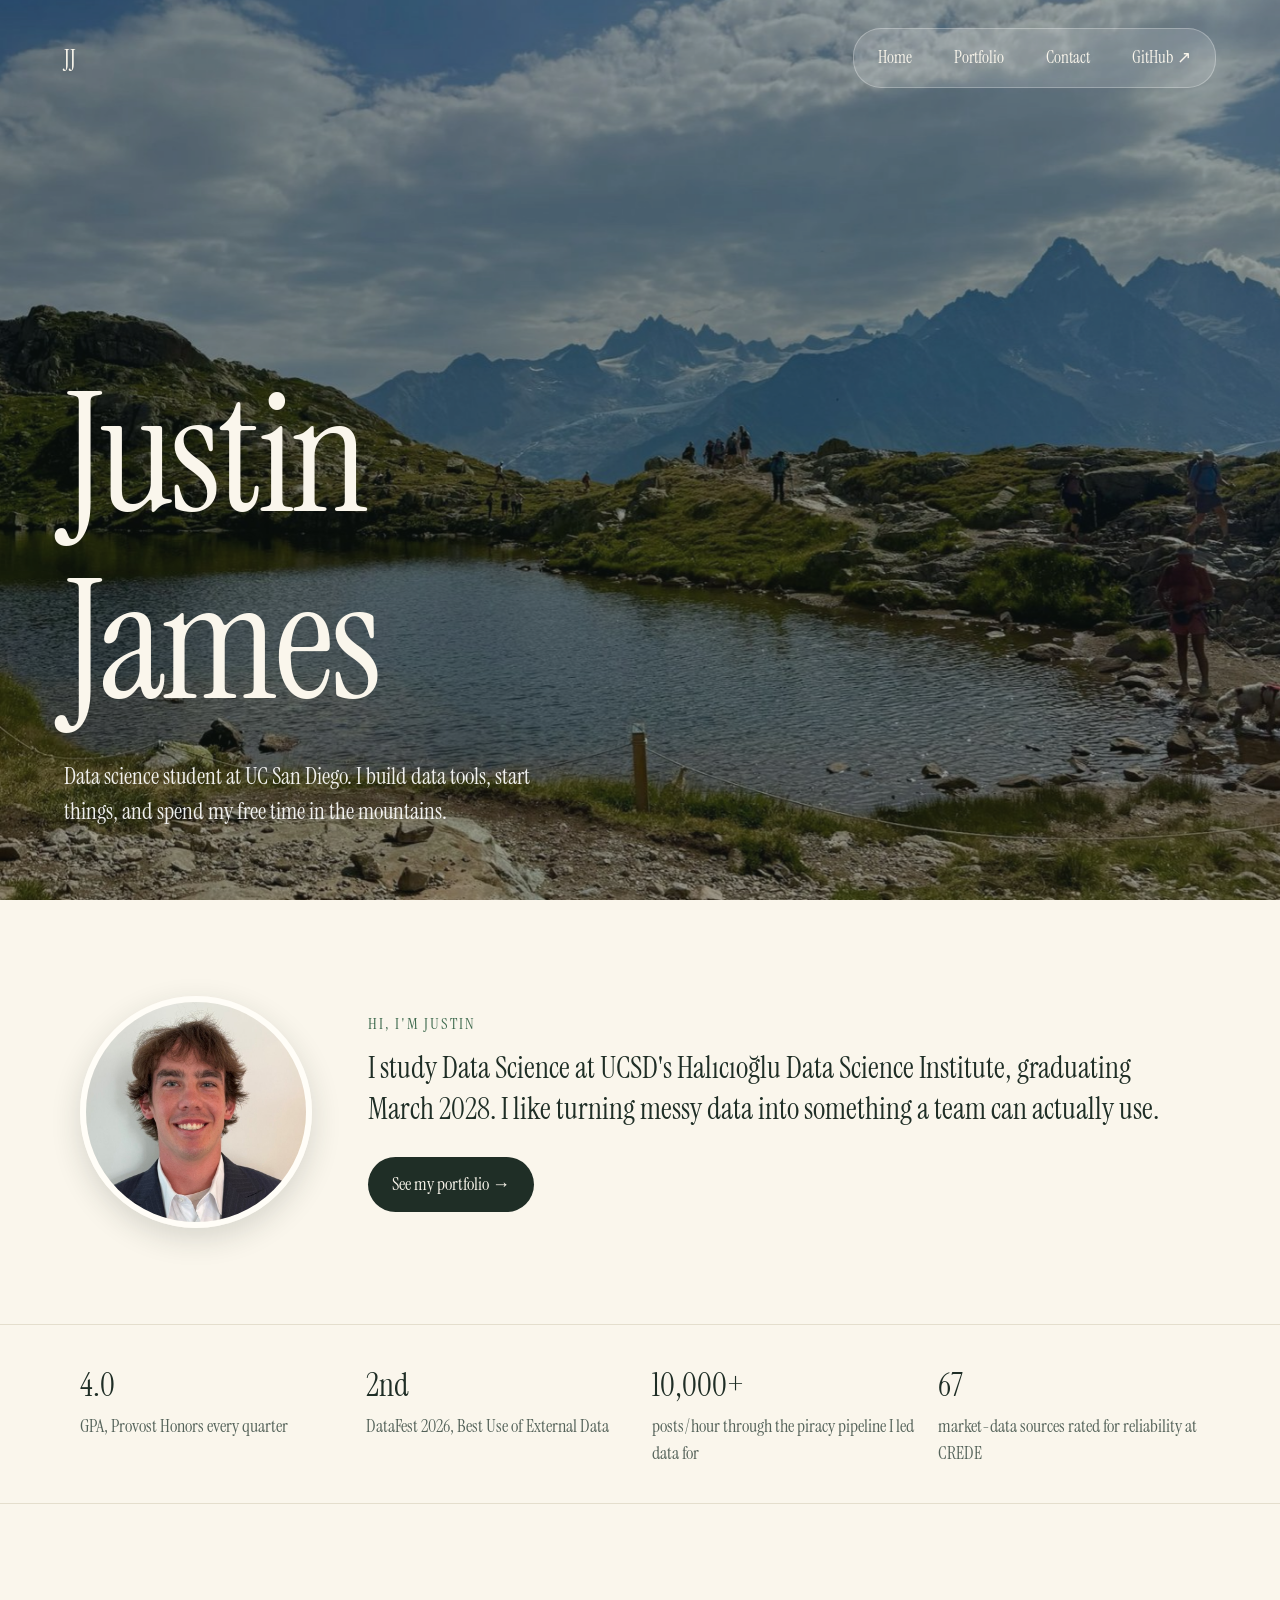
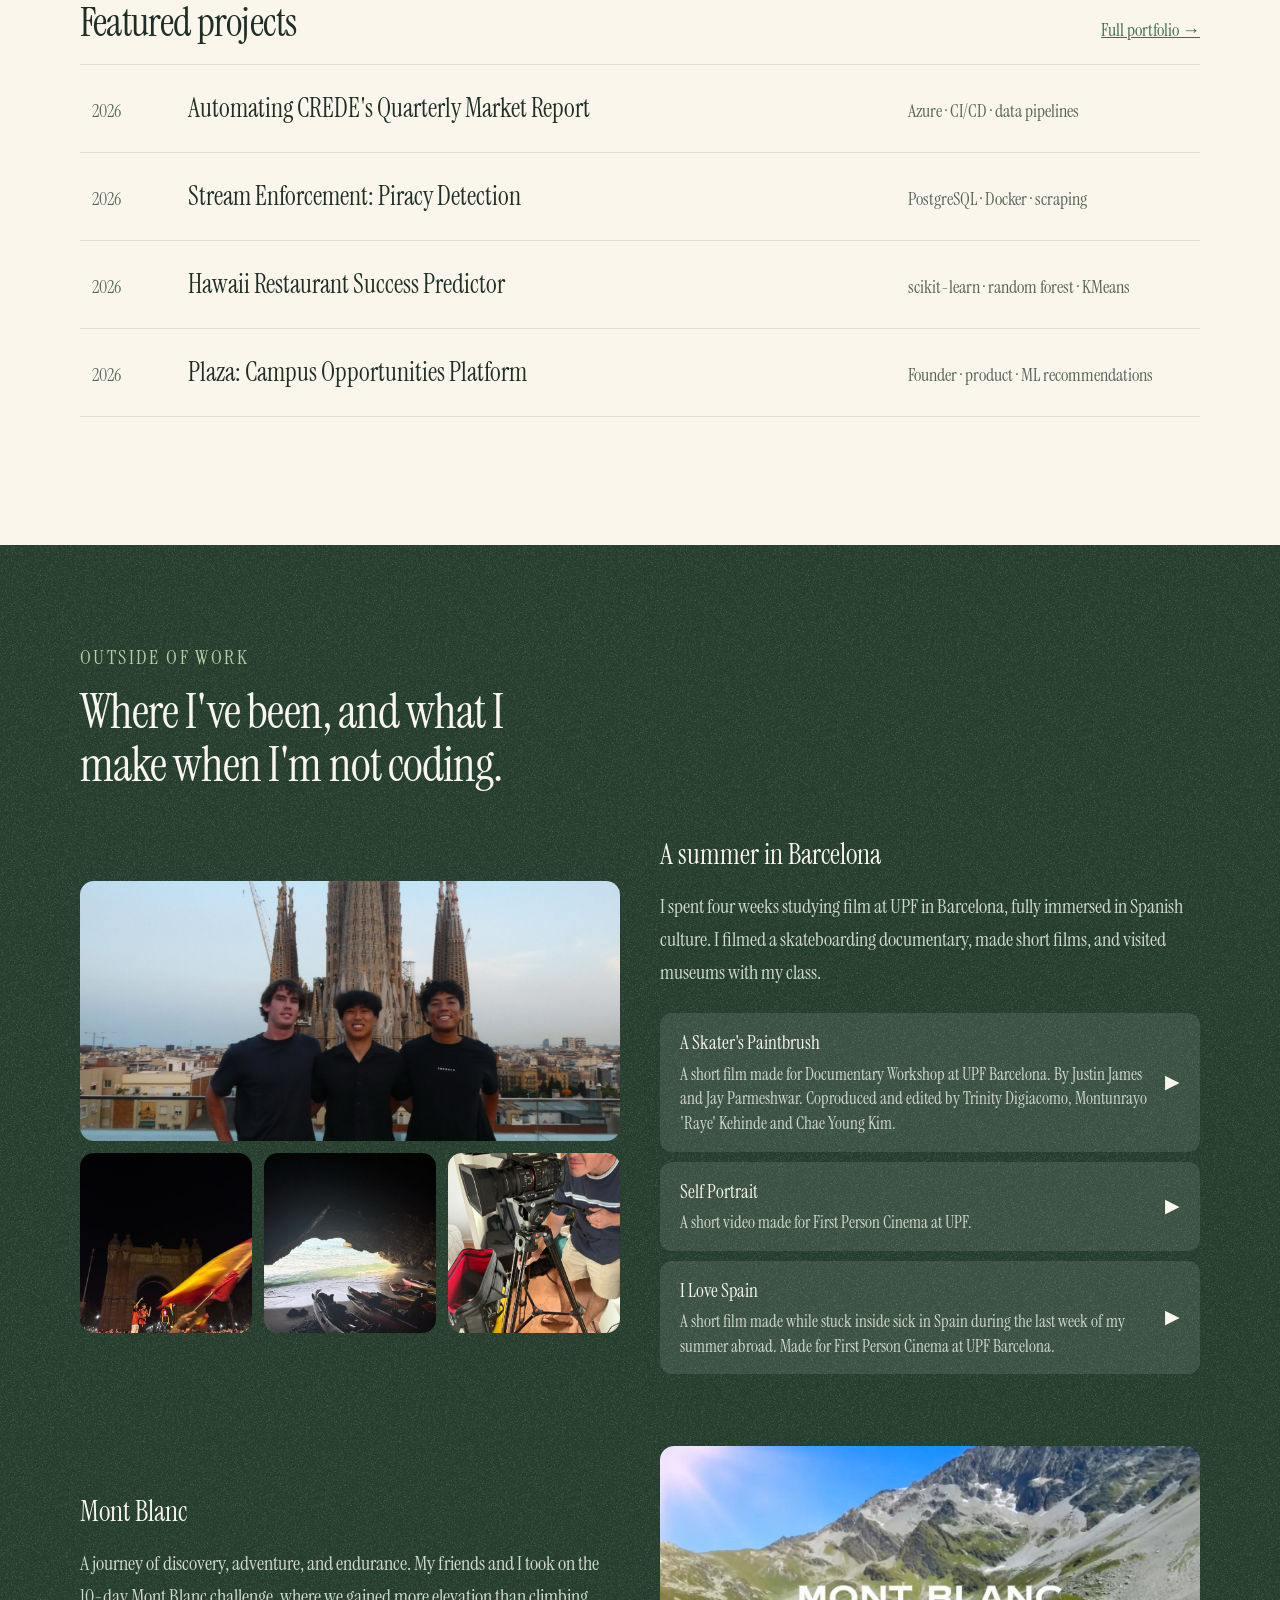
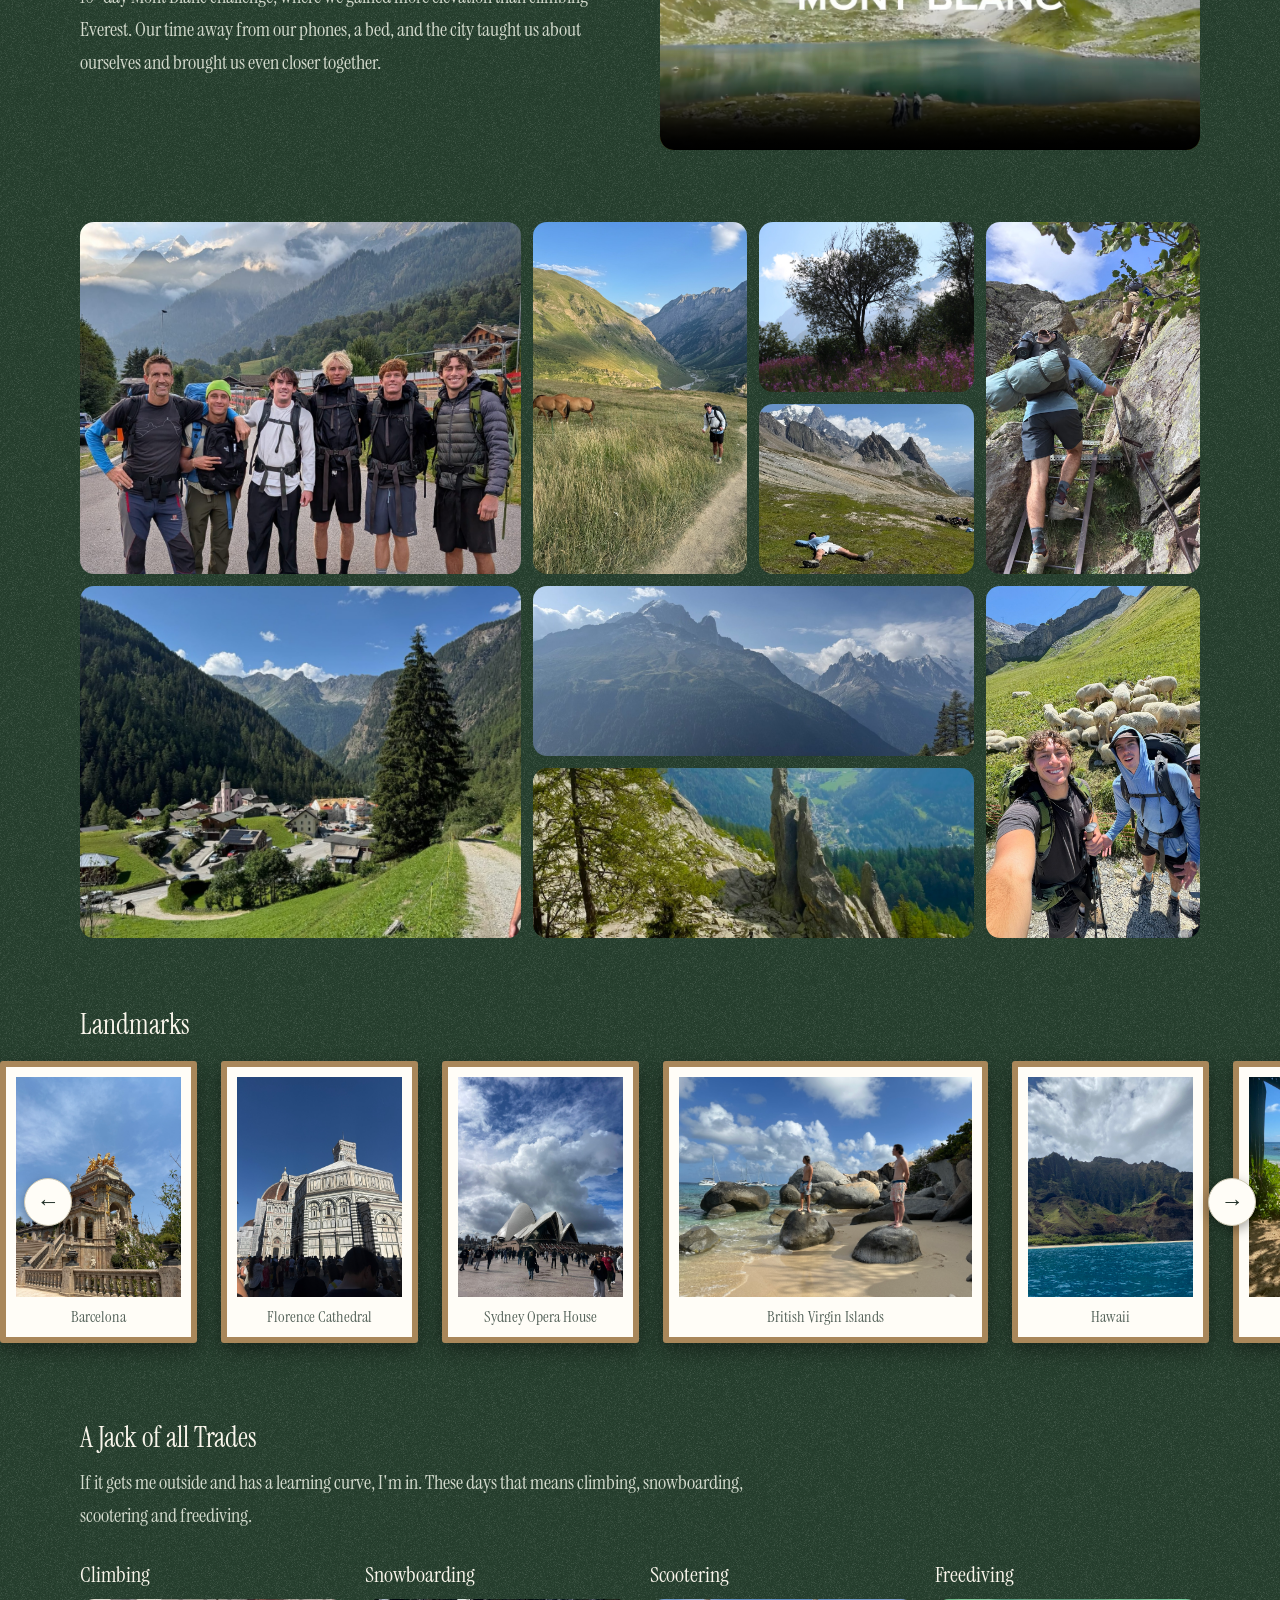
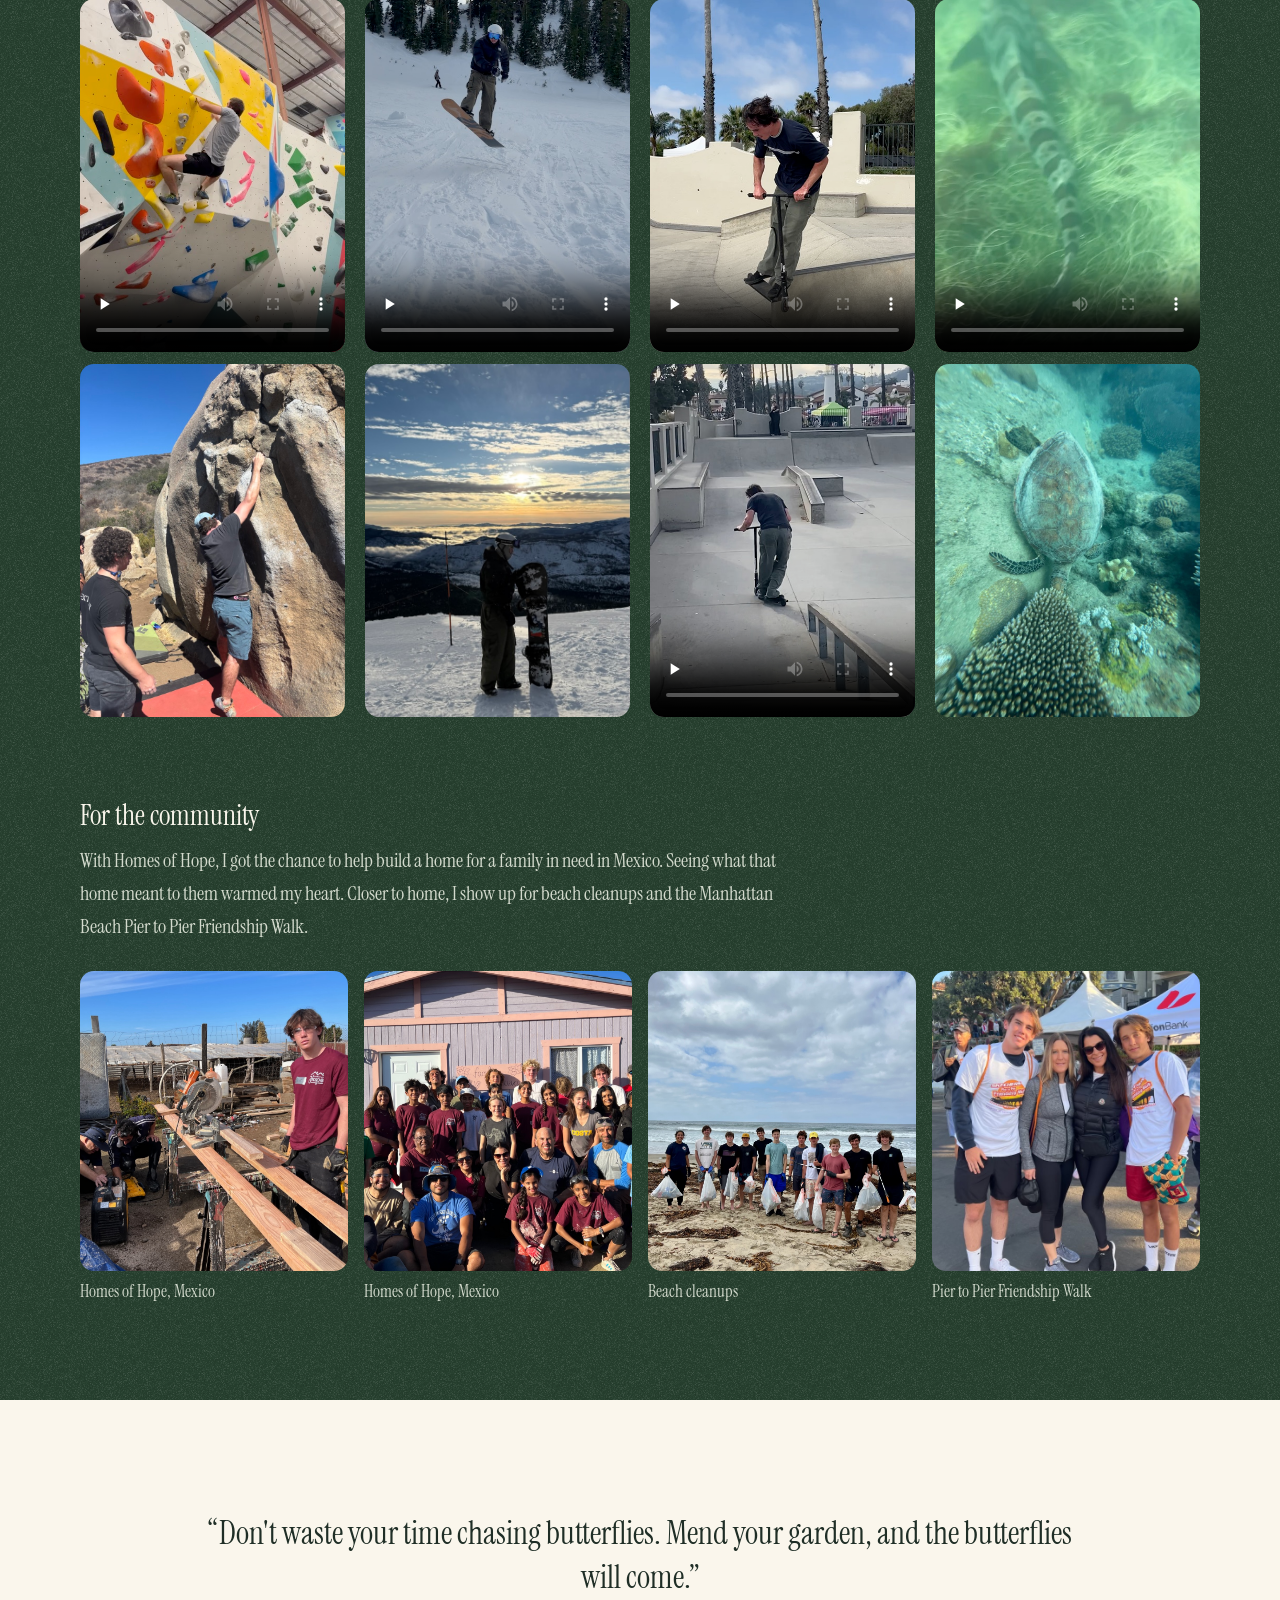
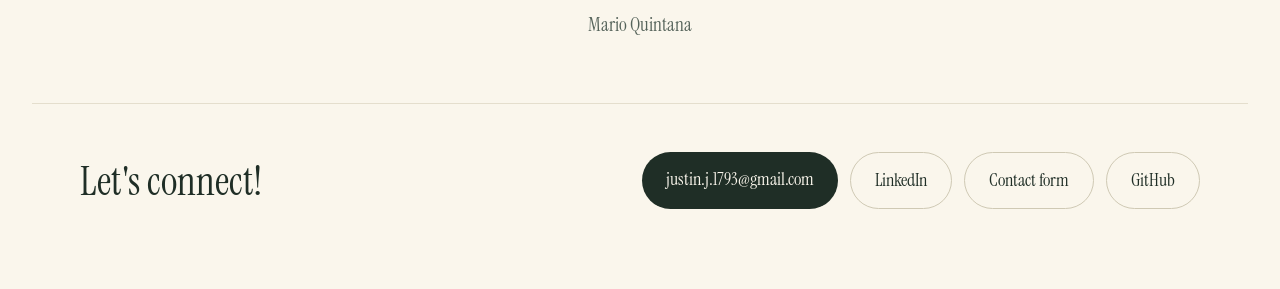
==== commit 7b9700ae: "updated portfolio layout, added some info" ====
--- a/index.html
+++ b/index.html
@@ -50,22 +50,22 @@
       <a href="portfolio/">Full portfolio →</a>
     </div>
     <div class="project-list">
-      <a class="project-row" href="portfolio/">
+      <a class="project-row" href="portfolio/#crede">
         <span class="project-year">2026</span>
         <span class="project-title">Automating CREDE's Quarterly Market Report</span>
         <span class="project-skills">Azure · CI/CD · data pipelines</span>
       </a>
-      <a class="project-row" href="portfolio/">
+      <a class="project-row" href="portfolio/#stream">
         <span class="project-year">2026</span>
         <span class="project-title">Stream Enforcement: Piracy Detection</span>
         <span class="project-skills">PostgreSQL · Docker · scraping</span>
       </a>
-      <a class="project-row" href="portfolio/">
+      <a class="project-row" href="portfolio/#projects">
         <span class="project-year">2026</span>
         <span class="project-title">Hawaii Restaurant Success Predictor</span>
         <span class="project-skills">scikit-learn · random forest · KMeans</span>
       </a>
-      <a class="project-row" href="portfolio/">
+      <a class="project-row" href="portfolio/#plaza">
         <span class="project-year">2026</span>
         <span class="project-title">Plaza: Campus Opportunities Platform</span>
         <span class="project-skills">Founder · product · ML recommendations</span>
--- a/style.css
+++ b/style.css
@@ -999,4 +999,554 @@
 /* Don't let the page scroll behind the bigger view of a photo */
 html:has(.lightbox[open]) {
   overflow: hidden;
-}+}
+/* ===== Portfolio page ===== */
+/* Everything is nested under .portfolio (a class on <body>), so other pages don't change */
+.portfolio {
+  /* Undo the narrow centered column from the body rule, like the home page */
+  max-width: none;
+  margin: 0;
+  padding: 0;
+
+  .wrap {
+    max-width: var(--max);
+    margin-inline: auto;
+    padding-inline: var(--gutter);
+  }
+
+  /* Links jump below the sticky bar instead of hiding under it */
+  [id] {
+    scroll-margin-top: 80px;
+  }
+
+  /* Header: the same grainy forest green as "Outside of work" */
+  .page-head {
+    position: relative;
+    background-color: var(--forest);
+    background-image: url("images/web/site/grain.png");
+    color: var(--on-dark);
+    padding-bottom: 56px;
+
+    h1 {
+      margin: 32px 0 0;
+      font-size: clamp(72px, 12vw, 160px);
+      font-weight: 400;
+      letter-spacing: -.02em;
+    }
+
+    p {
+      margin: 12px 0 0;
+      max-width: 620px;
+      font-size: 23px;
+      color: var(--on-dark-muted);
+    }
+  }
+
+  /* Sticky row of links to each section. Swipes sideways on phones. */
+  .jump-links {
+    position: sticky;
+    top: 0;
+    z-index: 2;
+    display: flex;
+    gap: 4px;
+    /* Lines the words up with the page content, allowing for each link's own padding */
+    padding: 10px max(calc(var(--gutter) - 14px), calc((100% - var(--max)) / 2 - 14px));
+    overflow-x: auto;
+    background: var(--bg);
+    border-bottom: 1px solid var(--border);
+
+    a {
+      flex: none;
+      padding: 6px 14px;
+      border-radius: 999px;
+      color: var(--ink);
+      font-size: 17px;
+      text-decoration: none;
+      transition: background .2s, opacity .2s;
+
+      &:hover {
+        background: var(--soft);
+      }
+
+      &.dim {
+        opacity: .35;
+      }
+    }
+
+    /* "Experience" and "Projects": the part labels, in green */
+    .jump-part {
+      color: var(--accent);
+    }
+
+    /* A thin line between the groups of links */
+    .jump-sep {
+      flex: none;
+      align-self: center;
+      width: 1px;
+      height: 1.2em;
+      margin-inline: 6px;
+      background: var(--border-strong);
+    }
+  }
+
+  /* Part headings (Experience, Projects): bigger than a section, with a green rule above */
+  .part-head {
+    padding-block: 96px 8px;
+
+    h2 {
+      margin: 0;
+      padding-top: 16px;
+      border-top: 3px solid var(--accent);
+      font-size: clamp(48px, 7vw, 72px);
+      font-weight: 400;
+      line-height: 1.05;
+    }
+
+    p {
+      margin: 8px 0 0;
+      color: var(--muted);
+      font-size: 22px;
+    }
+  }
+
+  /* Skills: the pills drawn by portfolio.js */
+  .skills {
+    padding-block: 64px 32px;
+
+    h2 {
+      margin: 0 0 8px;
+      font-size: 48px;
+      font-weight: 400;
+    }
+  }
+
+  .skills-help {
+    display: flex;
+    flex-wrap: wrap;
+    align-items: baseline;
+    gap: 12px;
+    min-height: 2em;
+    margin: 0 0 16px;
+    color: var(--muted);
+
+    button {
+      padding: 2px 14px;
+      border: 1px solid var(--border-strong);
+      border-radius: 999px;
+      background: none;
+      color: var(--ink);
+      cursor: pointer;
+    }
+  }
+
+  /* Skill pills: one row per group, label on the left, pills wrapping on the right */
+  #skill-groups {
+    display: grid;
+    gap: 10px;
+  }
+
+  .skill-group {
+    display: grid;
+    grid-template-columns: 9em minmax(0, 1fr);
+    align-items: baseline;
+    gap: 6px 16px;
+
+    @media (max-width: 600px) {
+      grid-template-columns: minmax(0, 1fr);
+    }
+
+    h3 {
+      margin: 0;
+      color: var(--muted);
+      font-size: 15px;
+      font-weight: 400;
+      letter-spacing: .08em;
+      text-transform: uppercase;
+    }
+
+    ul {
+      display: flex;
+      flex-wrap: wrap;
+      gap: 6px;
+      margin: 0;
+      padding: 0;
+      list-style: none;
+    }
+  }
+
+  .skill-pill {
+    padding: 3px 14px;
+    border: 1px solid var(--border-strong);
+    border-radius: 999px;
+    background: var(--mat);
+    color: var(--ink);
+    font: inherit;
+    font-size: 17px;
+    cursor: pointer;
+    transition: background .15s, border-color .15s, color .15s;
+
+    &:hover {
+      border-color: var(--accent);
+      color: var(--accent);
+    }
+
+    /* The clicked skill: solid green */
+    &.selected {
+      border-color: var(--accent);
+      background: var(--accent);
+      color: var(--on-dark);
+    }
+  }
+
+  .also {
+    margin: 16px 0 0;
+    color: var(--muted);
+  }
+
+  /* One section: details on the left, the story on the right */
+  .entry {
+    display: grid;
+    grid-template-columns: minmax(0, 300px) minmax(0, 1fr);
+    gap: 16px 56px;
+    padding-block: 64px;
+    border-top: 1px solid var(--border);
+    transition: opacity .25s;
+
+    &.dim {
+      opacity: .3;
+    }
+
+    @media (max-width: 800px) {
+      grid-template-columns: minmax(0, 1fr);
+    }
+  }
+
+  .entry-wide {
+    grid-template-columns: minmax(0, 1fr);
+  }
+
+  .entry-meta {
+    h2 {
+      margin: 0 0 10px;
+      font-size: 36px;
+      font-weight: 400;
+      line-height: 1.1;
+    }
+
+    .role {
+      margin: 0;
+    }
+
+    .dates {
+      margin: 2px 0 14px;
+      color: var(--muted);
+      font-style: italic;
+    }
+  }
+
+  .tags {
+    display: flex;
+    flex-wrap: wrap;
+    gap: 6px;
+    margin: 0;
+    padding: 0;
+    list-style: none;
+
+    li {
+      padding: 2px 12px;
+      border-radius: 999px;
+      background: color-mix(in oklch, var(--accent), var(--bg) 88%);
+      color: var(--accent-hover);
+      font-size: 16px;
+    }
+  }
+
+  .entry-body {
+    min-width: 0;
+
+    > :first-child {
+      margin-top: 0;
+    }
+
+    h3 {
+      margin: 32px 0 6px;
+      font-size: 26px;
+      font-weight: 400;
+    }
+
+    p {
+      margin: 0 0 12px;
+    }
+
+    li {
+      margin-bottom: 10px;
+    }
+
+    code {
+      font-family: inherit;
+      font-style: italic;
+    }
+
+    /* This font has no bold, so color marks the lead-in words */
+    strong {
+      color: var(--accent);
+      font-weight: 400;
+    }
+
+    .lead {
+      font-size: 30px;
+      line-height: 1.25;
+    }
+  }
+
+  /* Coursework: subject groups sit side by side, and stack on phones */
+  .coursework {
+    display: grid;
+    grid-template-columns: repeat(auto-fit, minmax(16em, 1fr));
+    gap: 20px 32px;
+    margin-bottom: 16px;
+
+    h4 {
+      margin: 0 0 8px;
+      font-size: 20px;
+      font-weight: 400;
+      color: var(--accent);
+    }
+
+    ul {
+      margin: 0;
+      padding: 0;
+      list-style: none;
+    }
+
+    li {
+      margin-bottom: 6px;
+      line-height: 1.3;
+    }
+
+    /* Course code on its own small line above the title */
+    .code {
+      display: block;
+      font-size: 15px;
+      letter-spacing: .04em;
+      color: var(--muted);
+    }
+
+    /* "now" pill for classes this quarter */
+    .now {
+      margin-left: 4px;
+      padding: 0 8px;
+      border-radius: 999px;
+      background: color-mix(in oklch, var(--accent), var(--bg) 88%);
+      color: var(--accent-hover);
+      font-size: 14px;
+    }
+  }
+
+  /* Text still to replace: easy to spot, so it can't go live by accident */
+  .filler {
+    padding: 8px 14px;
+    border: 1px dashed var(--border-strong);
+    border-radius: 10px;
+    background: var(--soft);
+    color: var(--muted);
+    font-style: italic;
+  }
+
+  .entry-photo {
+    display: block;
+    width: 100%;
+    margin-top: 20px;
+    border-radius: 14px;
+  }
+
+  /* Pill link under a section's tags, e.g. "Visit plazacampus.com" */
+  .visit {
+    display: inline-block;
+    margin-top: 16px;
+    padding: 6px 16px;
+    border-radius: 999px;
+    background: var(--accent);
+    color: var(--on-dark);
+    text-decoration: none;
+    transition: background .2s;
+
+    &:hover {
+      background: var(--accent-hover);
+    }
+  }
+
+  /* "Built with" list: layer name on the left, tools on the right */
+  .stack-list {
+    display: grid;
+    grid-template-columns: max-content minmax(0, 1fr);
+    gap: 6px 24px;
+    margin: 0 0 12px;
+
+    dt {
+      color: var(--muted);
+      font-size: 15px;
+      letter-spacing: .08em;
+      text-transform: uppercase;
+      line-height: 1.9;
+    }
+
+    dd {
+      margin: 0;
+    }
+
+    @media (max-width: 500px) {
+      grid-template-columns: minmax(0, 1fr);
+      gap: 0;
+
+      dd {
+        margin-bottom: 8px;
+      }
+    }
+  }
+
+  /* Architecture diagram: full width, swipes sideways on phones */
+  .arch {
+    grid-column: 1 / -1;
+    margin: 8px 0;
+
+    figcaption {
+      margin-top: 10px;
+      color: var(--muted);
+    }
+  }
+
+  .arch-scroll {
+    overflow-x: auto;
+    padding: 12px;
+    border: 1px solid var(--border);
+    border-radius: 18px;
+    background: var(--soft);
+  }
+
+  .arch svg {
+    display: block;
+    width: 100%;
+    min-width: 860px;
+    height: auto;
+
+    .bx { fill: var(--mat); stroke: var(--ink); stroke-width: 1.1; }
+    .bx-db { fill: var(--bg); stroke: var(--ink); stroke-width: 1.1; }
+    .band { fill: none; stroke: var(--muted); }
+    .dash { fill: none; stroke: var(--muted); stroke-dasharray: 4 4; }
+    .out { fill: var(--mat); stroke: var(--accent); stroke-width: 2; }
+    .ln { fill: none; stroke: var(--ink); stroke-width: 1.3; }
+    .ln-acc { fill: none; stroke: var(--accent); stroke-width: 2; }
+    .halo { fill: none; stroke: var(--soft); stroke-width: 7; }
+    .rule { stroke: var(--border-strong); }
+    .mk { fill: var(--ink); }
+    .mk-acc { fill: var(--accent); }
+    .t { font-size: 16px; fill: var(--ink); }
+    .t-acc { font-size: 18px; fill: var(--accent); }
+    .s { font-size: 13.5px; fill: var(--muted); }
+    .st { font-size: 14px; fill: var(--ink); }
+    .h { font-size: 13px; letter-spacing: .12em; fill: var(--muted); }
+    .lb { font-size: 13px; fill: var(--muted); }
+  }
+
+  .entry-body-after {
+    grid-column: 2;
+
+    @media (max-width: 800px) {
+      grid-column: 1;
+    }
+  }
+
+  .result-stats {
+    display: grid;
+    grid-template-columns: repeat(auto-fit, minmax(160px, 1fr));
+    gap: 16px;
+    margin-bottom: 8px;
+
+    .stat-num {
+      margin: 0;
+      font-size: 40px;
+    }
+
+    .stat-label {
+      color: var(--muted);
+      font-size: 18px;
+    }
+  }
+
+  /* "Show more" toggles (<details>): a pill-shaped summary that opens the rest */
+  .more {
+    margin: 16px 0;
+
+    summary {
+      display: inline-flex;
+      align-items: center;
+      gap: 8px;
+      padding: 4px 16px;
+      border: 1px solid var(--border-strong);
+      border-radius: 999px;
+      color: var(--accent);
+      cursor: pointer;
+      list-style: none;   /* hide the default triangle... */
+
+      &::-webkit-details-marker {
+        display: none;    /* ...in Safari too */
+      }
+
+      /* Our own arrow, which turns when the toggle is open */
+      &::after {
+        content: "›";
+        transition: transform .2s;
+      }
+
+      &:hover {
+        background: var(--soft);
+      }
+    }
+
+    &[open] summary {
+      margin-bottom: 16px;
+
+      &::after {
+        transform: rotate(90deg);
+      }
+    }
+  }
+
+  /* Class and personal projects */
+  .project-cards {
+    display: grid;
+    grid-template-columns: repeat(auto-fill, minmax(min(100%, 300px), 1fr));
+    gap: 16px;
+
+    article {
+      display: flex;
+      flex-direction: column;
+      gap: 10px;
+      padding: 20px;
+      border: 1px solid var(--border);
+      border-radius: 18px;
+      background: var(--mat);
+    }
+
+    h3 {
+      margin: 0;
+      font-size: 26px;
+      font-weight: 400;
+      line-height: 1.15;
+    }
+
+    p {
+      margin: 0;
+    }
+
+    .project-year {
+      color: var(--muted);
+      font-style: italic;
+    }
+
+    .filler {
+      margin-top: auto;
+    }
+  }
+}
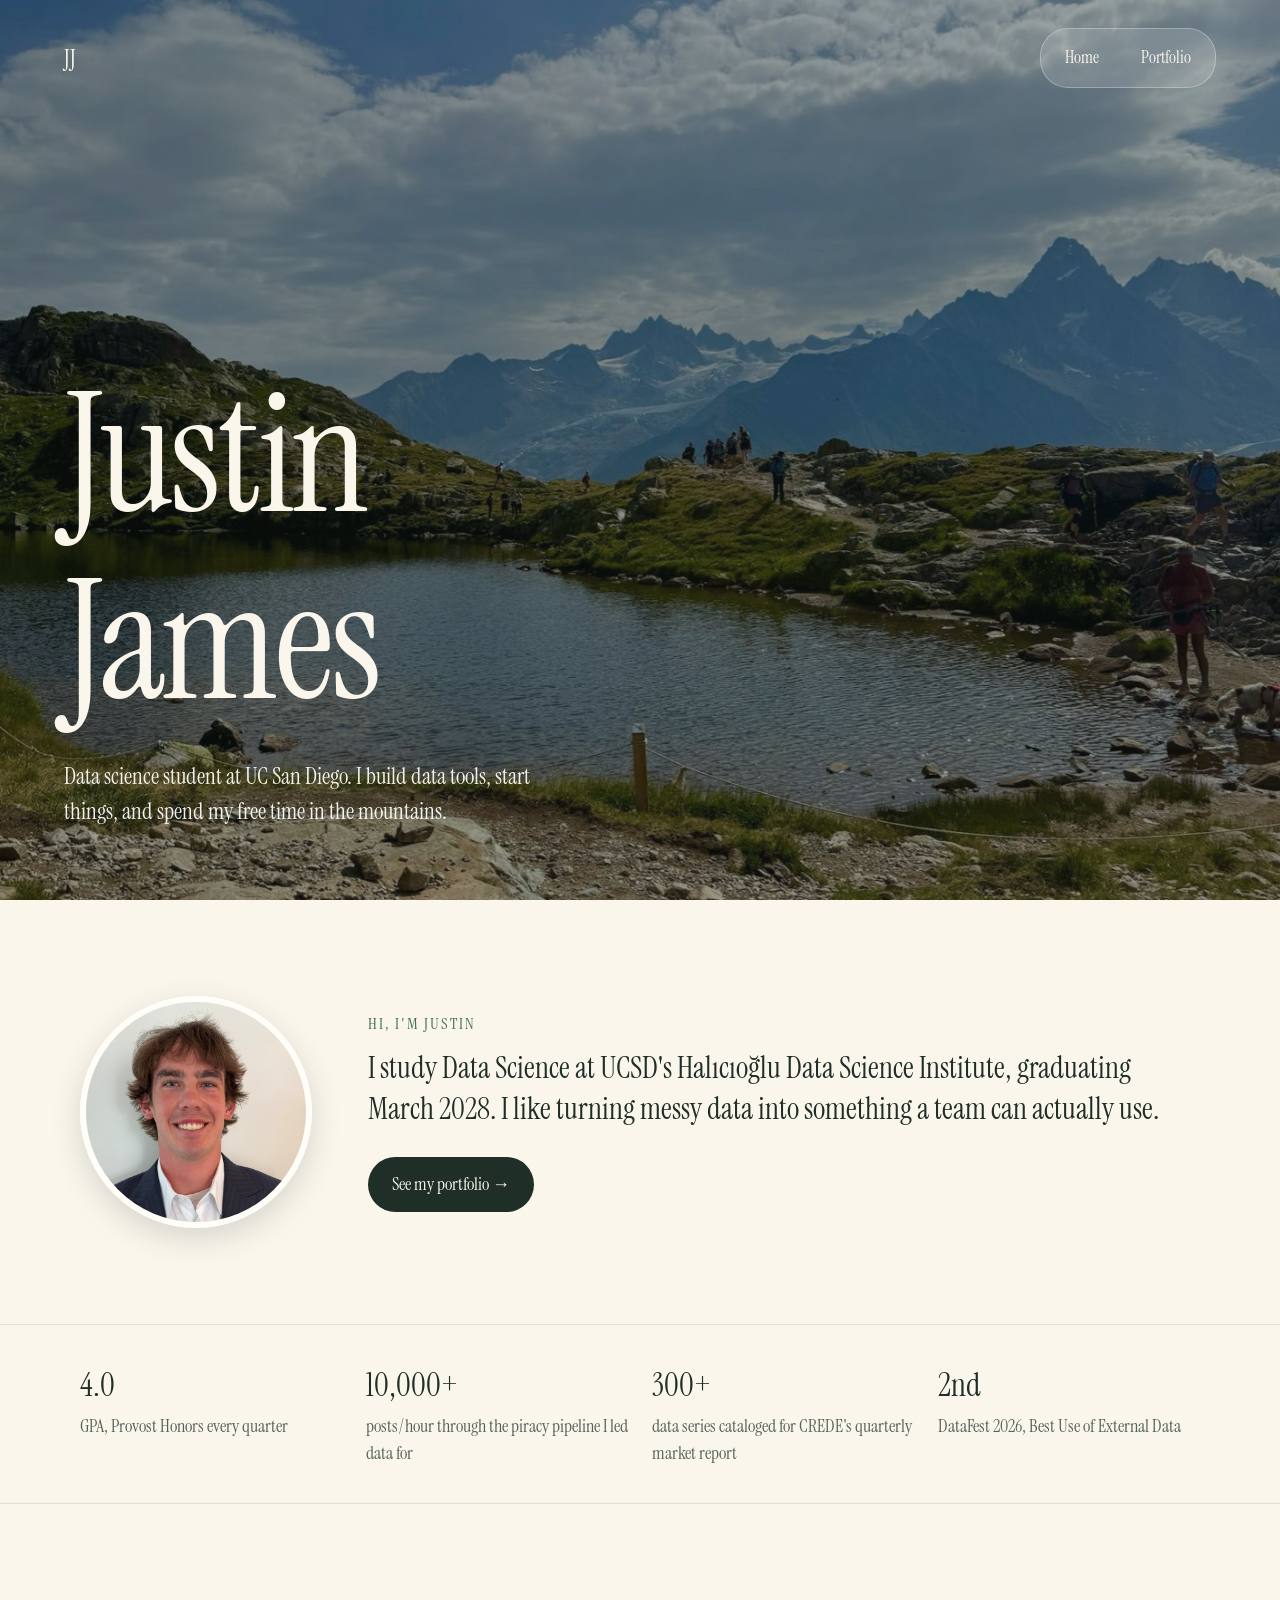
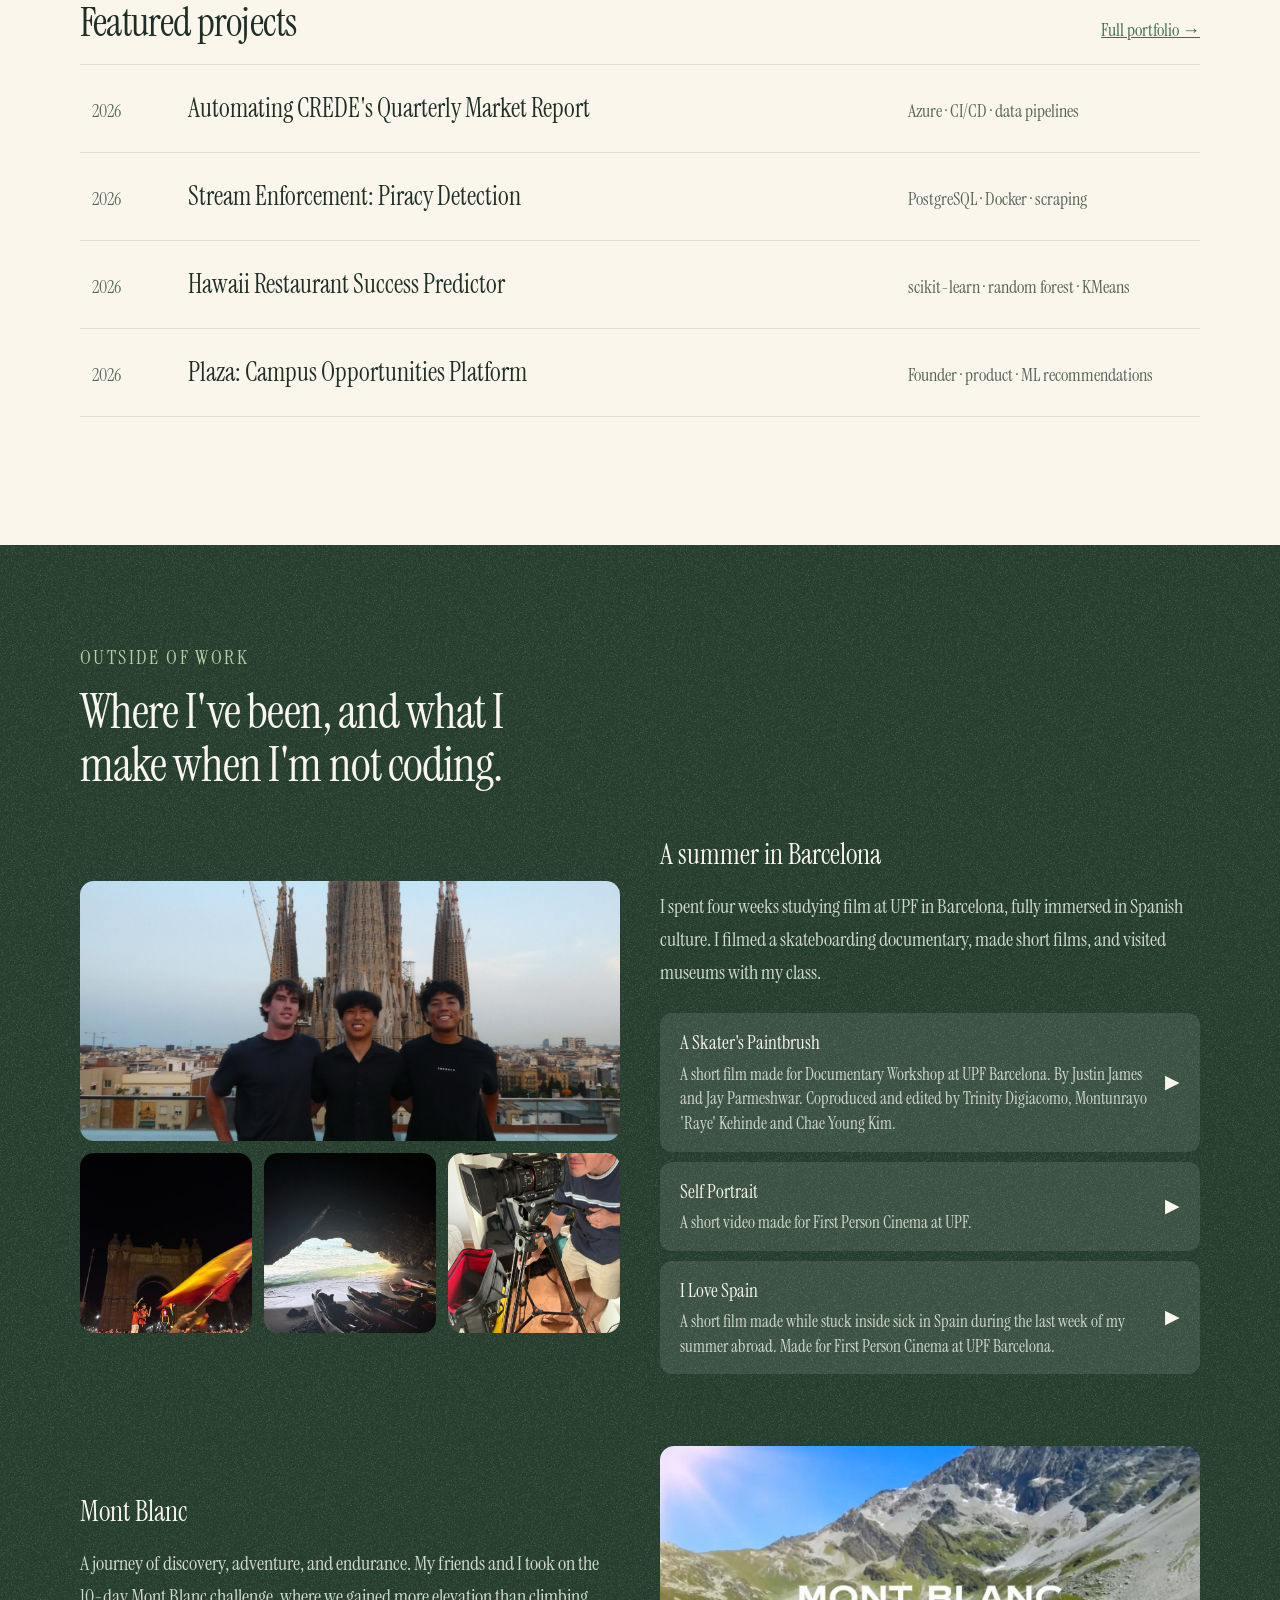
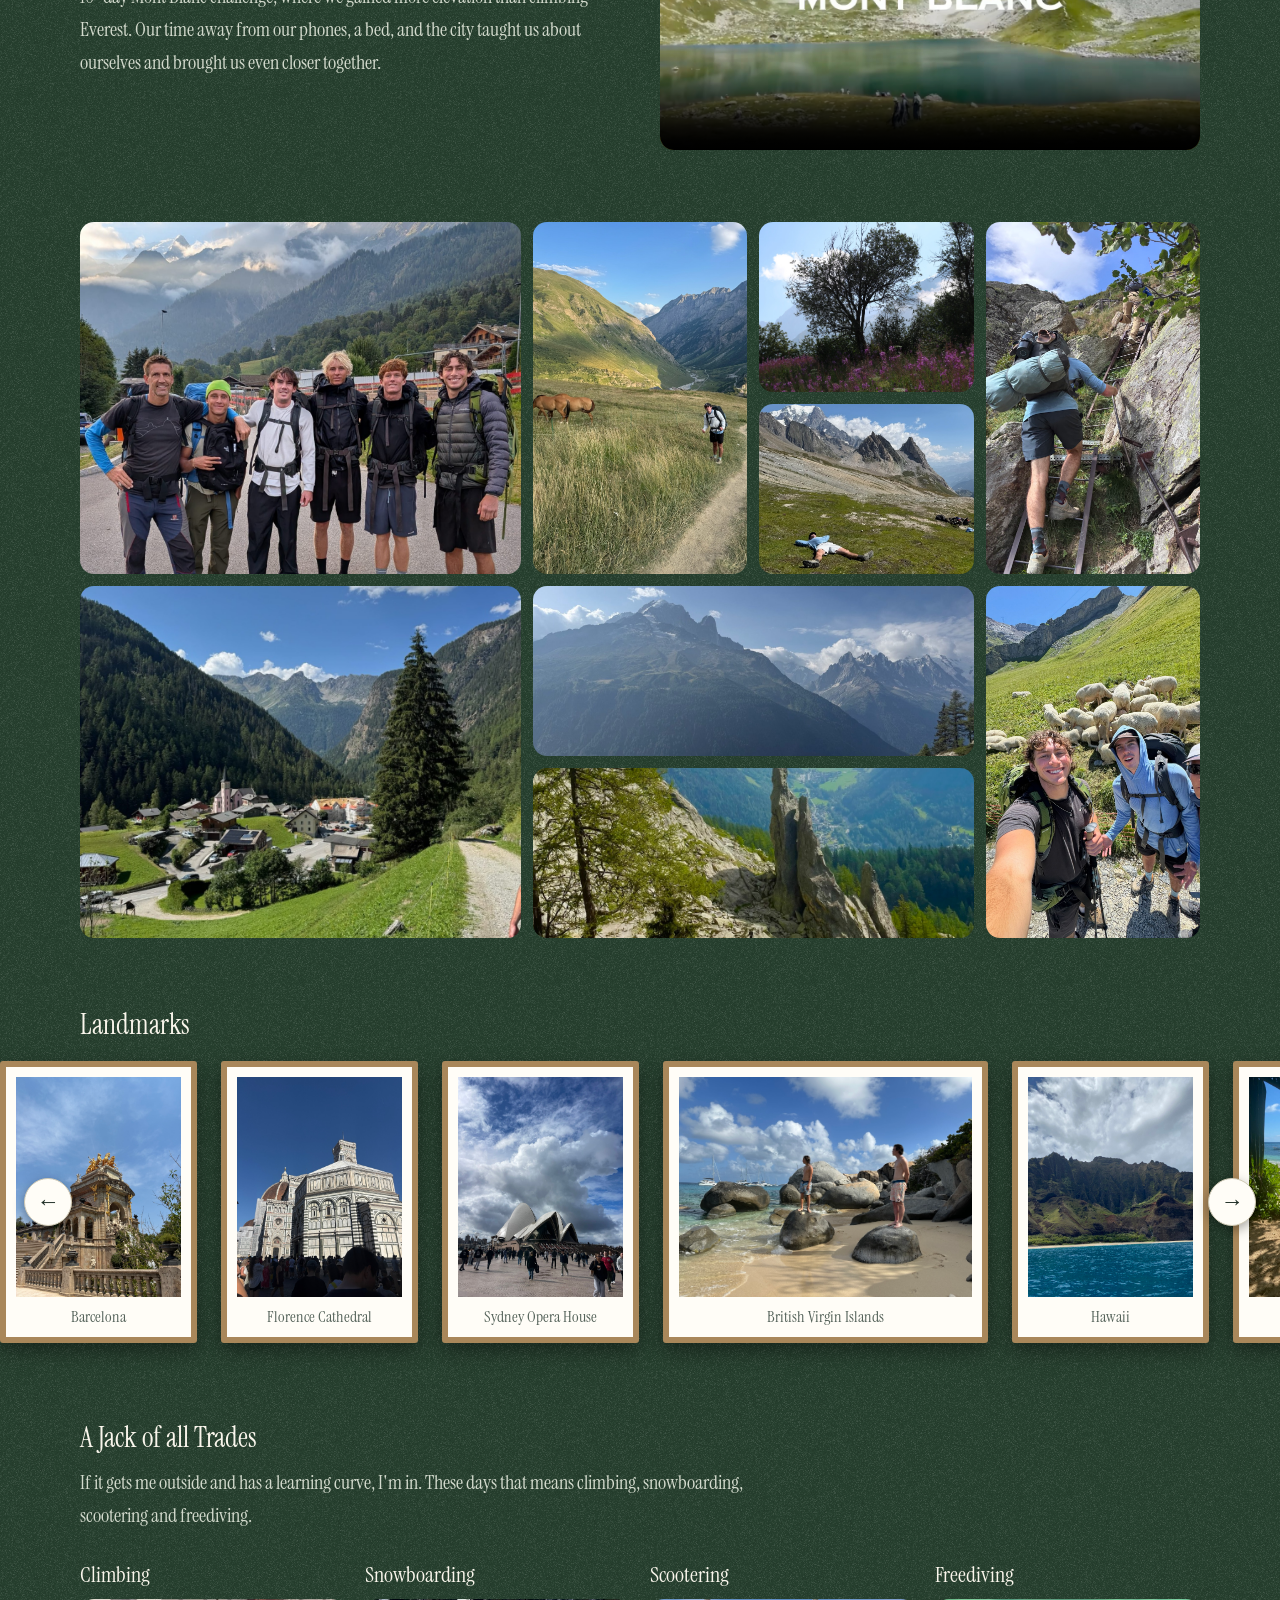
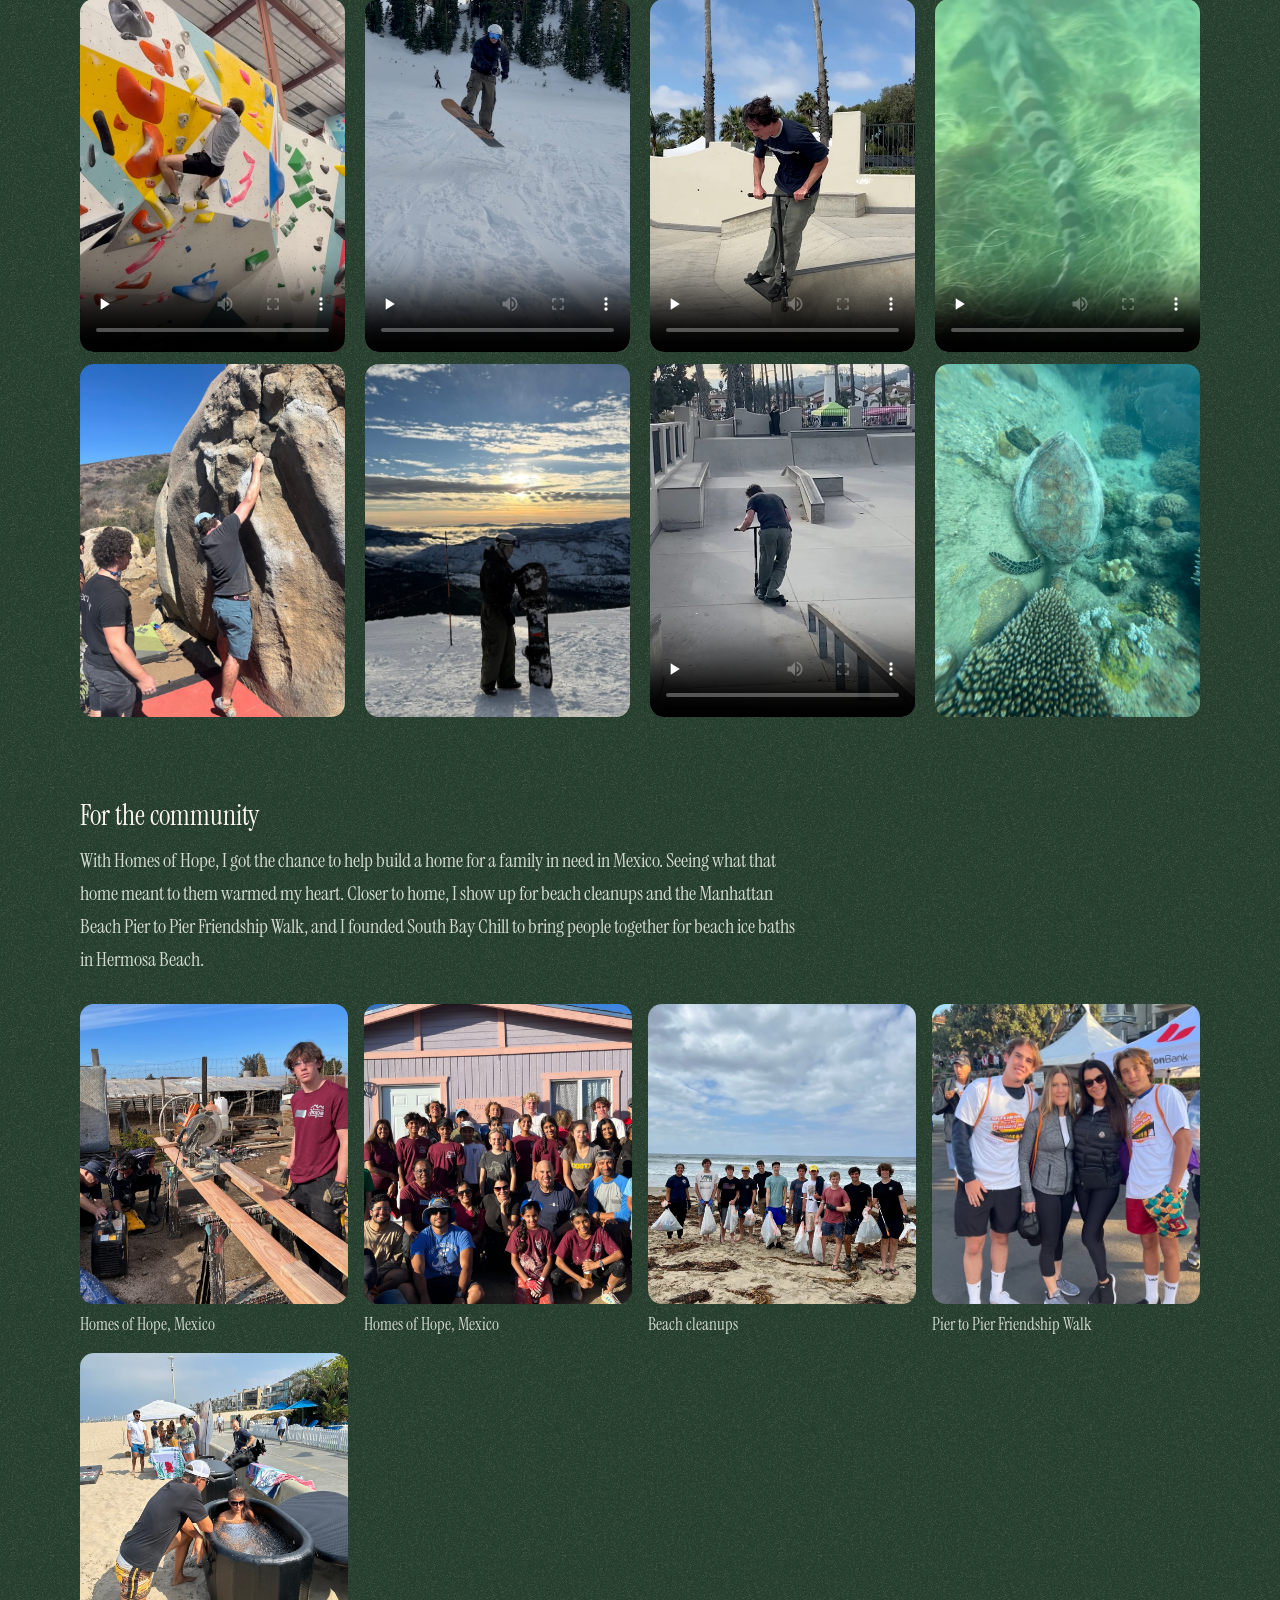
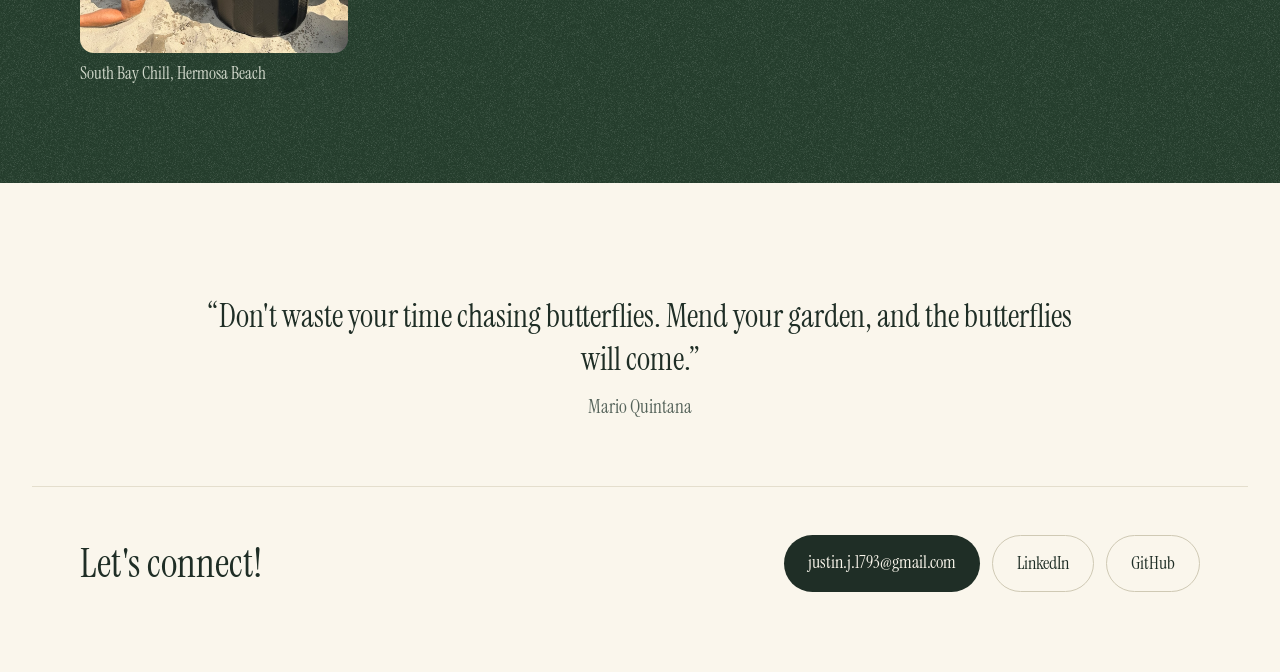
==== commit c1614392: "Simplify nav, compact projects, rework skills filter, add coursework notes" ====
--- a/index.html
+++ b/index.html
@@ -37,9 +37,9 @@
   <section class="proof" aria-label="Highlights">
     <div class="wrap">
       <div><p class="stat-num">4.0</p><p class="stat-label">GPA, Provost Honors every quarter</p></div>
+      <div><p class="stat-num">10,000+</p><p class="stat-label">posts/hour through the piracy pipeline I led data for</p></div>
+      <div><p class="stat-num">300+</p><p class="stat-label">data series cataloged for CREDE's quarterly market report</p></div>
       <div><p class="stat-num">2nd</p><p class="stat-label">DataFest 2026, Best Use of External Data</p></div>
-      <div><p class="stat-num">10,000+</p><p class="stat-label">posts/hour through the piracy pipeline I led data for</p></div>
-      <div><p class="stat-num">67</p><p class="stat-label">market-data sources rated for reliability at CREDE</p></div>
     </div>
   </section>
 
@@ -207,12 +207,13 @@
 
       <!-- For the community -->
       <h3 class="section-title">For the community</h3>
-      <p class="section-text">With Homes of Hope, I got the chance to help build a home for a family in need in Mexico. Seeing what that home meant to them warmed my heart. Closer to home, I show up for beach cleanups and the Manhattan Beach Pier to Pier Friendship Walk.</p>
+      <p class="section-text">With Homes of Hope, I got the chance to help build a home for a family in need in Mexico. Seeing what that home meant to them warmed my heart. Closer to home, I show up for beach cleanups and the Manhattan Beach Pier to Pier Friendship Walk, and I founded South Bay Chill to bring people together for beach ice baths in Hermosa Beach.</p>
       <div class="community">
         <button class="zoom" type="button"><img src="images/web/community/homes-of-hope-build.jpg" width="1400" height="1050" loading="lazy" alt="On the Homes of Hope build site in Mexico, beside framing lumber"><span>Homes of Hope, Mexico</span></button>
         <button class="zoom" type="button"><img src="images/web/community/homes-of-hope-group.jpg" width="1400" height="1050" loading="lazy" alt="Large group in front of a house at Homes of Hope in Mexico"><span>Homes of Hope, Mexico</span></button>
         <button class="zoom" type="button"><img src="images/web/community/beach-cleanup.jpg" width="1050" height="1400" loading="lazy" alt="Group holding trash bags on the beach after a cleanup"><span>Beach cleanups</span></button>
         <button class="zoom" type="button"><img src="images/web/community/pier-to-pier.jpg" width="618" height="1000" loading="lazy" alt="Group in event shirts at the Pier to Pier Friendship Walk"><span>Pier to Pier Friendship Walk</span></button>
+        <button class="zoom" type="button"><img src="images/web/community/south-bay-chill.jpg" width="1050" height="1400" loading="lazy" alt="Someone sitting in an ice bath on Hermosa Beach at a South Bay Chill event, with the event tent and boardwalk behind"><span>South Bay Chill, Hermosa Beach</span></button>
       </div>
     </div>
   </section>
@@ -224,14 +225,13 @@
   </figure>
 </main>
 
-<!-- SAY HELLO: buttons only; the form lives on the Contact page -->
+<!-- SAY HELLO: email, LinkedIn and GitHub buttons (there's no contact form) -->
 <footer class="hello-band">
   <div class="wrap hello">
     <h2>Let's connect!</h2>
     <div class="btn-row">
       <a class="btn btn-dark" href="mailto:justin.j.1793@gmail.com">justin.j.1793@gmail.com</a>
       <a class="btn btn-outline" href="https://www.linkedin.com/in/justin-james-8a8b292ba/" target="_blank">LinkedIn</a>
-      <a class="btn btn-outline" href="contact/">Contact form</a>
       <a class="btn btn-outline" href="https://github.com/justinjames1793" target="_blank">GitHub</a>
     </div>
   </div>
--- a/style.css
+++ b/style.css
@@ -37,6 +37,14 @@
   color-scheme: light;
 }
 
+/* In-page links (like "Plaza" in the EIEC entry, or the jump bar) glide down
+   to their section instead of jumping. Skipped for people who turn off motion. */
+@media (prefers-reduced-motion: no-preference) {
+  html {
+    scroll-behavior: smooth;
+  }
+}
+
 body {
   /* Set line height to 1.5 times the font size
 	   and use the OS’s UI font as the website font
@@ -115,6 +123,28 @@
     background: var(--ink);
     color: var(--on-dark);
     font-weight: 600;
+  }
+}
+
+/* The copy of the nav pinned to the top of the screen (see global.js).
+   It sits just above the screen and slides down when you scroll up. */
+.site-nav-pinned {
+  position: fixed;
+  inset: 0 0 auto;
+  z-index: 50;
+  margin: 0;
+  padding: 10px clamp(20px, 5vw, 72px);
+  background: var(--bg);
+  border-bottom: 1px solid var(--border);
+  transform: translateY(-105%);
+  transition: transform .25s ease;
+
+  &.shown {
+    transform: none;
+  }
+
+  @media (prefers-reduced-motion: reduce) {
+    transition: none;
   }
 }
 
@@ -1017,6 +1047,84 @@
   /* Links jump below the sticky bar instead of hiding under it */
   [id] {
     scroll-margin-top: 80px;
+
+    /* ...and below the pinned nav too, when it's showing */
+    :root.nav-shown & {
+      scroll-margin-top: calc(80px + var(--pinned-h, 0px));
+    }
+  }
+
+  /* Email, LinkedIn and GitHub in the green header: small pills on the dark background */
+  .head-contact {
+    display: flex;
+    flex-wrap: wrap;
+    gap: 10px;
+    margin: 24px 0 0;
+    padding: 0;
+    list-style: none;
+
+    a {
+      display: inline-block;
+      padding: 6px 16px;
+      border: 1px solid color-mix(in oklch, var(--on-dark), transparent 60%);
+      border-radius: 999px;
+      color: var(--on-dark);
+      font-size: 17px;
+      text-decoration: none;
+
+      &:hover {
+        background: color-mix(in oklch, var(--on-dark), transparent 88%);
+      }
+    }
+  }
+
+  /* "Let's connect!" band at the bottom: same look as the home page's */
+  .hello {
+    display: flex;
+    flex-wrap: wrap;
+    justify-content: space-between;
+    align-items: center;
+    gap: 24px;
+    padding-block: 48px 80px;
+    border-top: 1px solid var(--border);
+
+    h2 {
+      margin: 0;
+      font-size: 40px;
+      font-weight: 400;
+    }
+  }
+
+  .btn-row {
+    display: flex;
+    flex-wrap: wrap;
+    gap: 12px;
+  }
+
+  .btn {
+    display: inline-block;
+    padding: 14px 24px;
+    border-radius: 999px;
+    font-size: 18px;
+    text-decoration: none;
+  }
+
+  .btn-dark {
+    background: var(--ink);
+    color: var(--on-dark);
+
+    &:hover {
+      opacity: .9;
+    }
+  }
+
+  .btn-outline {
+    border: 1px solid var(--border-strong);
+    color: var(--ink);
+
+    &:hover {
+      background: var(--soft);
+    }
   }
 
   /* Header: the same grainy forest green as "Outside of work" */
@@ -1047,6 +1155,12 @@
     position: sticky;
     top: 0;
     z-index: 2;
+    transition: top .25s ease;
+
+    /* While the pinned site nav is showing, sit just below it instead of under it */
+    :root.nav-shown & {
+      top: var(--pinned-h, 0px);
+    }
     display: flex;
     gap: 4px;
     /* Lines the words up with the page content, allowing for each link's own padding */
@@ -1175,7 +1289,10 @@
   }
 
   .skill-pill {
-    padding: 3px 14px;
+    display: inline-flex;
+    align-items: baseline;
+    gap: 8px;
+    padding: 3px 8px 3px 14px;
     border: 1px solid var(--border-strong);
     border-radius: 999px;
     background: var(--mat);
@@ -1190,11 +1307,49 @@
       color: var(--accent);
     }
 
+    /* How many places the skill shows up in: a small number in a circle */
+    .count {
+      min-width: 1.4em;
+      padding: 0 6px;
+      border-radius: 999px;
+      background: var(--soft);
+      color: var(--muted);
+      font-size: 14px;
+      text-align: center;
+    }
+
     /* The clicked skill: solid green */
     &.selected {
       border-color: var(--accent);
       background: var(--accent);
       color: var(--on-dark);
+
+      .count {
+        background: color-mix(in oklch, var(--on-dark), transparent 80%);
+        color: var(--on-dark);
+      }
+    }
+  }
+
+  /* Parts of the page hidden by the skill filter (portfolio.js) */
+  .filtered-out {
+    display: none !important;
+  }
+
+  /* "Python ×" chip at the start of the sticky section links: clears the filter */
+  .jump-filter {
+    flex: none;
+    padding: 6px 14px;
+    border: 0;
+    border-radius: 999px;
+    background: var(--accent);
+    color: var(--on-dark);
+    font: inherit;
+    font-size: 17px;
+    cursor: pointer;
+
+    &:hover {
+      background: var(--accent-hover);
     }
   }
 
@@ -1297,6 +1452,17 @@
       font-size: 30px;
       line-height: 1.25;
     }
+
+    /* Plain text links (like "Plaza" in the EIEC entry): accent green,
+       and :visited keeps the same color so clicked links don't turn purple */
+    a:not([class]),
+    a:not([class]):visited {
+      color: var(--accent);
+    }
+
+    a:not([class]):hover {
+      color: var(--accent-hover);
+    }
   }
 
   /* Coursework: subject groups sit side by side, and stack on phones */
@@ -1329,6 +1495,14 @@
       display: block;
       font-size: 15px;
       letter-spacing: .04em;
+      color: var(--muted);
+    }
+
+    /* One short line under a course: what I built or learned in it */
+    .note {
+      display: block;
+      margin-top: 2px;
+      font-size: 16px;
       color: var(--muted);
     }
 
@@ -1358,6 +1532,17 @@
     width: 100%;
     margin-top: 20px;
     border-radius: 14px;
+  }
+
+  /* Photo with a small caption underneath (e.g. the EIEC photos) */
+  .photo-fig {
+    margin: 0;
+
+    figcaption {
+      margin-top: 8px;
+      font-size: .9em;
+      color: var(--muted);
+    }
   }
 
   /* Pill link under a section's tags, e.g. "Visit plazacampus.com" */
@@ -1518,6 +1703,9 @@
     display: grid;
     grid-template-columns: repeat(auto-fill, minmax(min(100%, 300px), 1fr));
     gap: 16px;
+    /* Each card keeps its own height, so opening one card's toggle
+       doesn't stretch the cards next to it */
+    align-items: start;
 
     article {
       display: flex;
@@ -1527,6 +1715,47 @@
       border: 1px solid var(--border);
       border-radius: 18px;
       background: var(--mat);
+      transition: opacity .25s;
+
+      /* The skill filter fades single cards, the same way it fades sections */
+      &.dim {
+        opacity: .3;
+      }
+    }
+
+    /* The award line under a competition's title */
+    .card-award {
+      color: var(--accent);
+    }
+
+    /* A photo (not a chart) inside a card: cropped to the same shape every time */
+    img.card-photo {
+      aspect-ratio: 4 / 3;
+      object-fit: cover;
+      object-position: center 40%;
+      border: 0;
+    }
+
+    /* "How we did it" toggle inside a card: smaller and tighter than on the page */
+    .more {
+      margin: 0;
+
+      ul {
+        margin: 0 0 10px;
+        padding-left: 1.1em;
+      }
+
+      li {
+        margin-bottom: 6px;
+      }
+
+      p + p {
+        margin-top: 8px;
+      }
+    }
+
+    .team {
+      color: var(--muted);
     }
 
     h3 {
@@ -1545,8 +1774,28 @@
       font-style: italic;
     }
 
-    .filler {
+    /* Optional chart or screenshot inside a card */
+    img {
+      display: block;
+      width: 100%;
+      border: 1px solid var(--border);
+      border-radius: 12px;
+      background: #fff;
+    }
+
+    /* "View on GitHub" link pinned to the bottom of the card */
+    .filler,
+    .card-link {
       margin-top: auto;
     }
-  }
-}
+
+    .card-link,
+    .card-link:visited {
+      color: var(--accent);
+    }
+
+    .card-link:hover {
+      color: var(--accent-hover);
+    }
+  }
+}
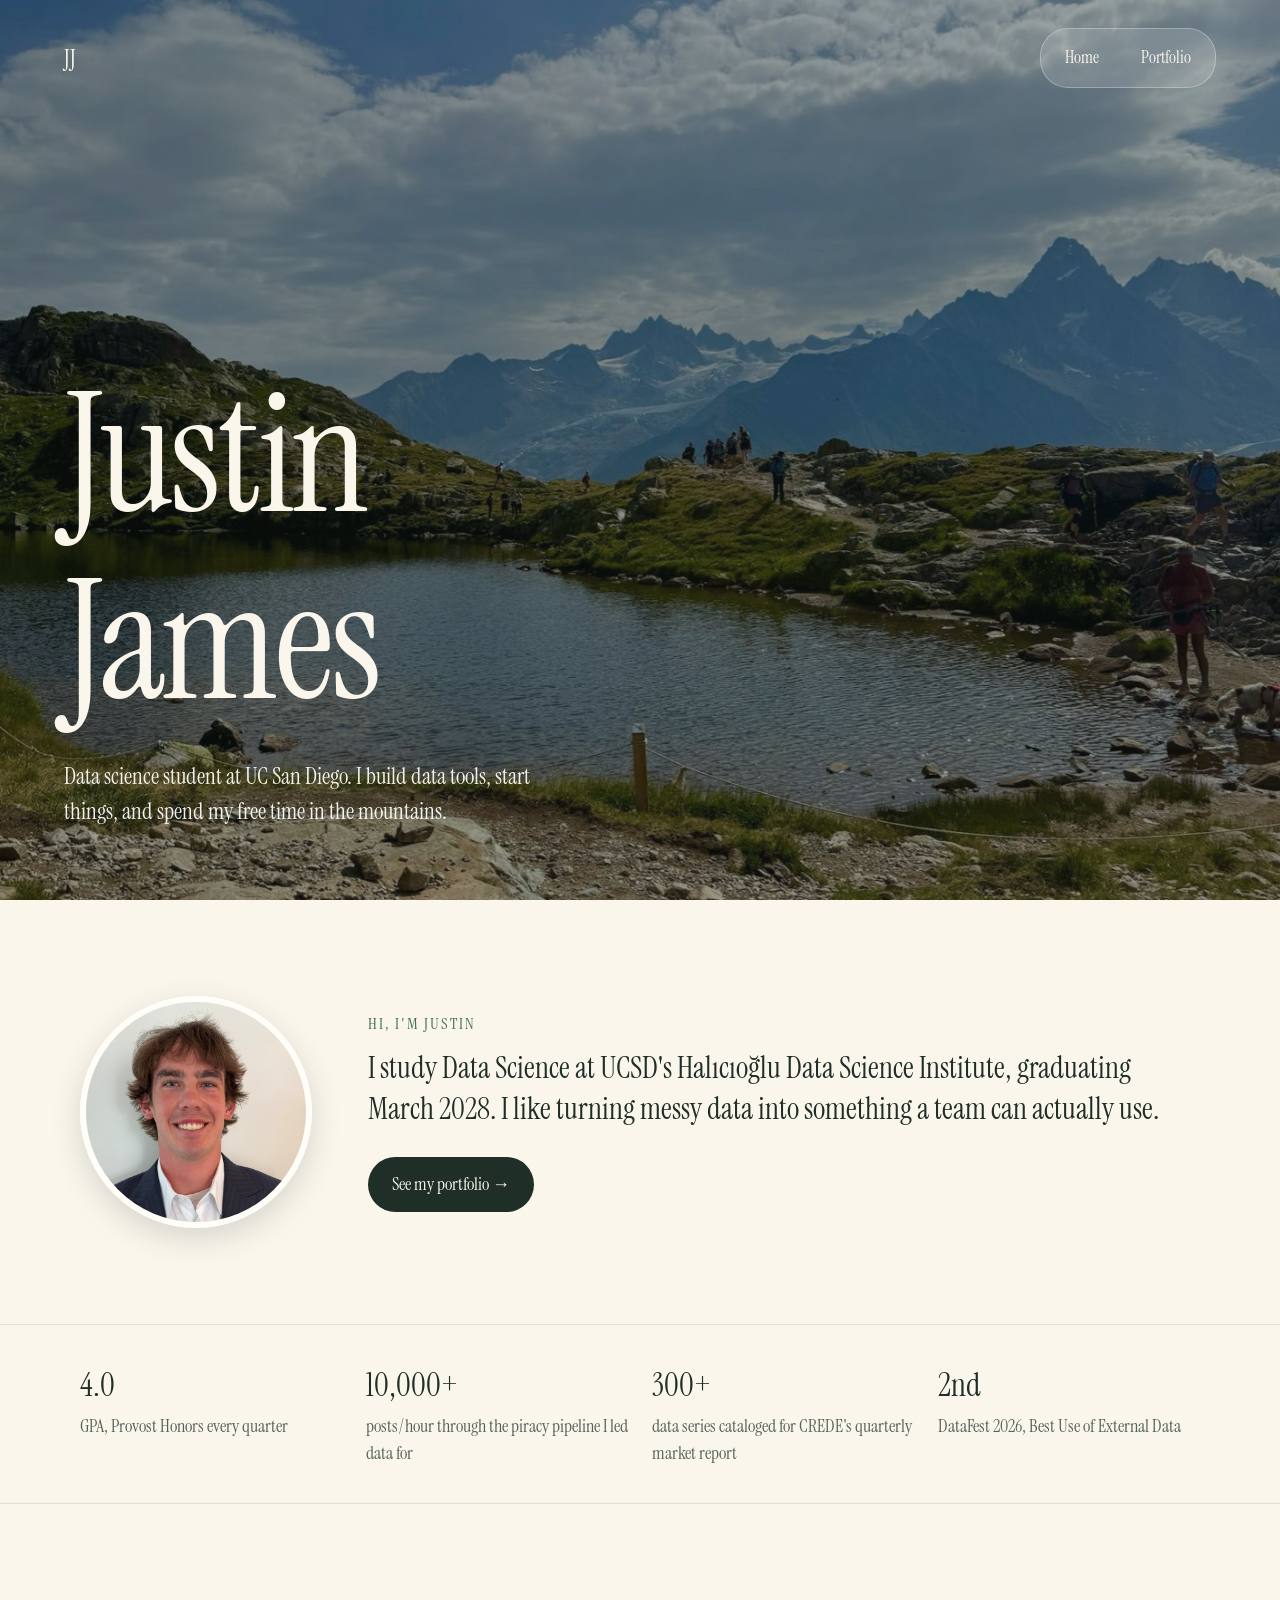
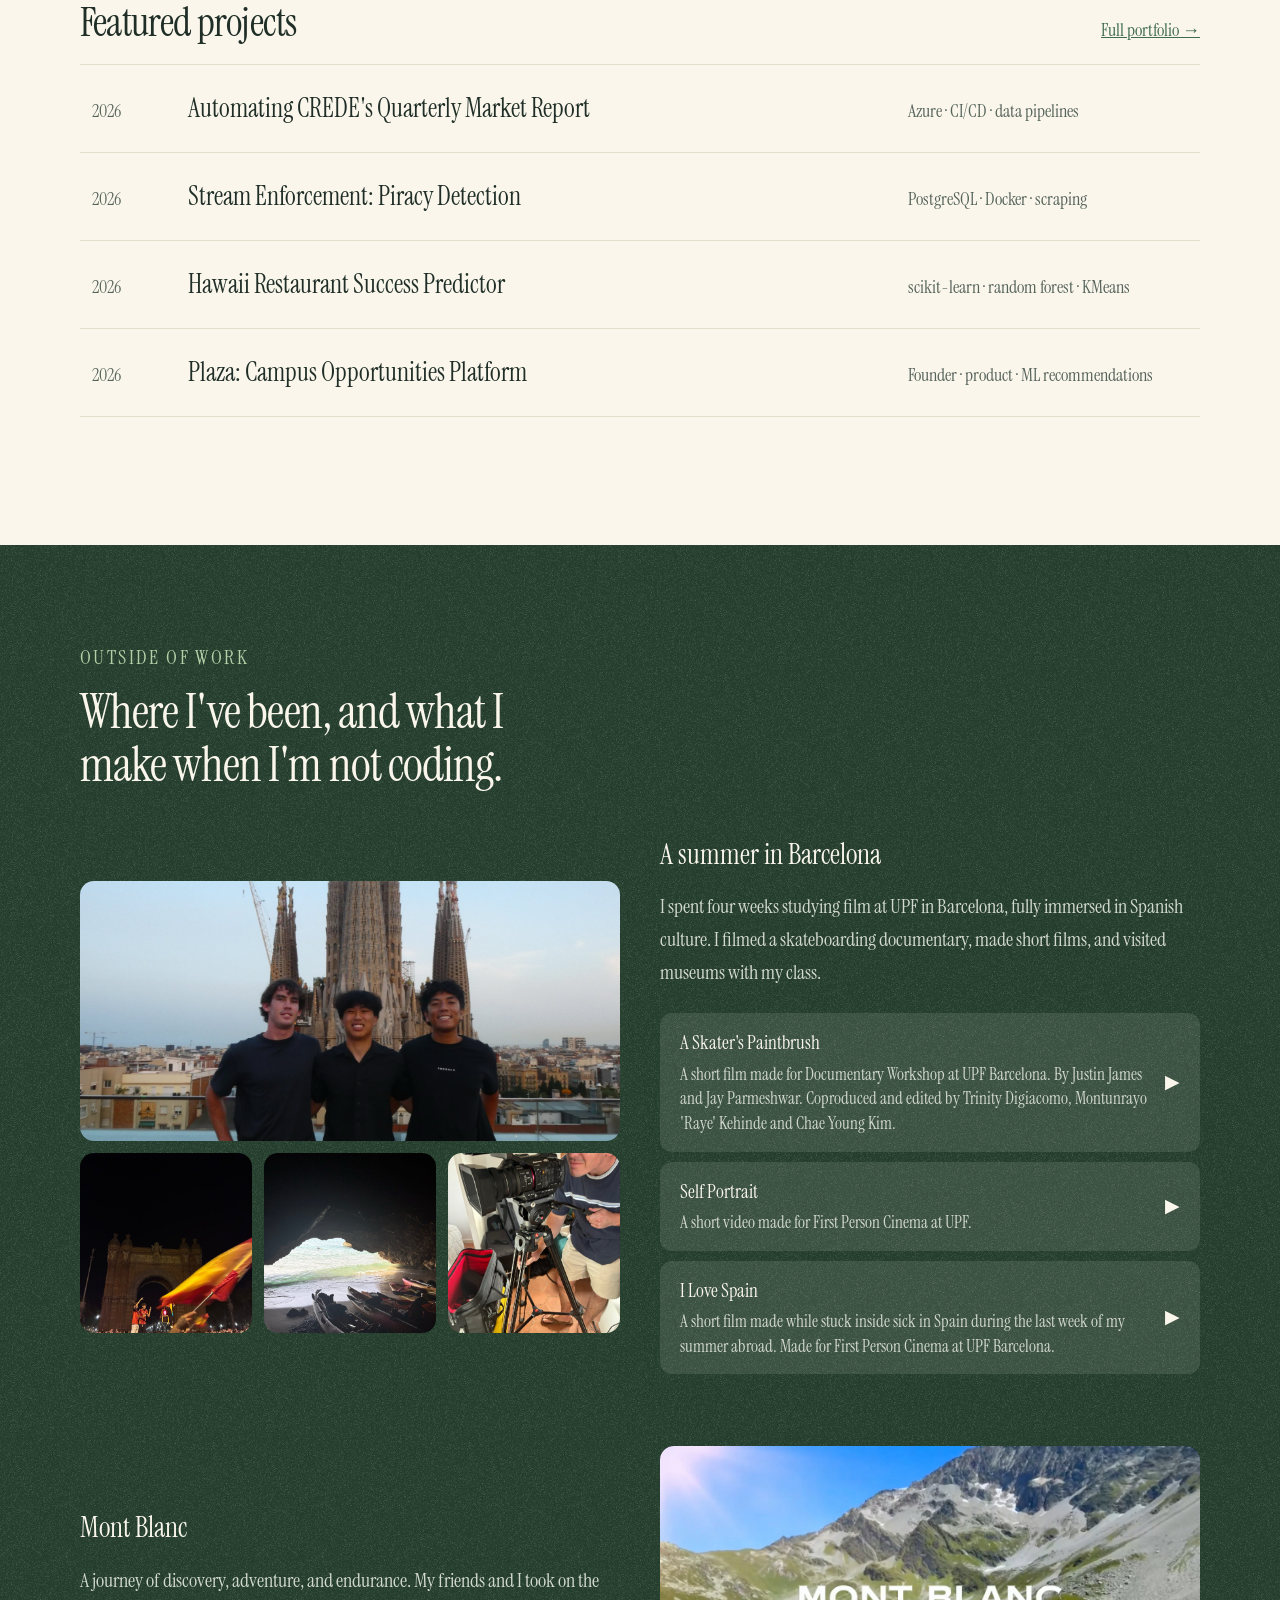
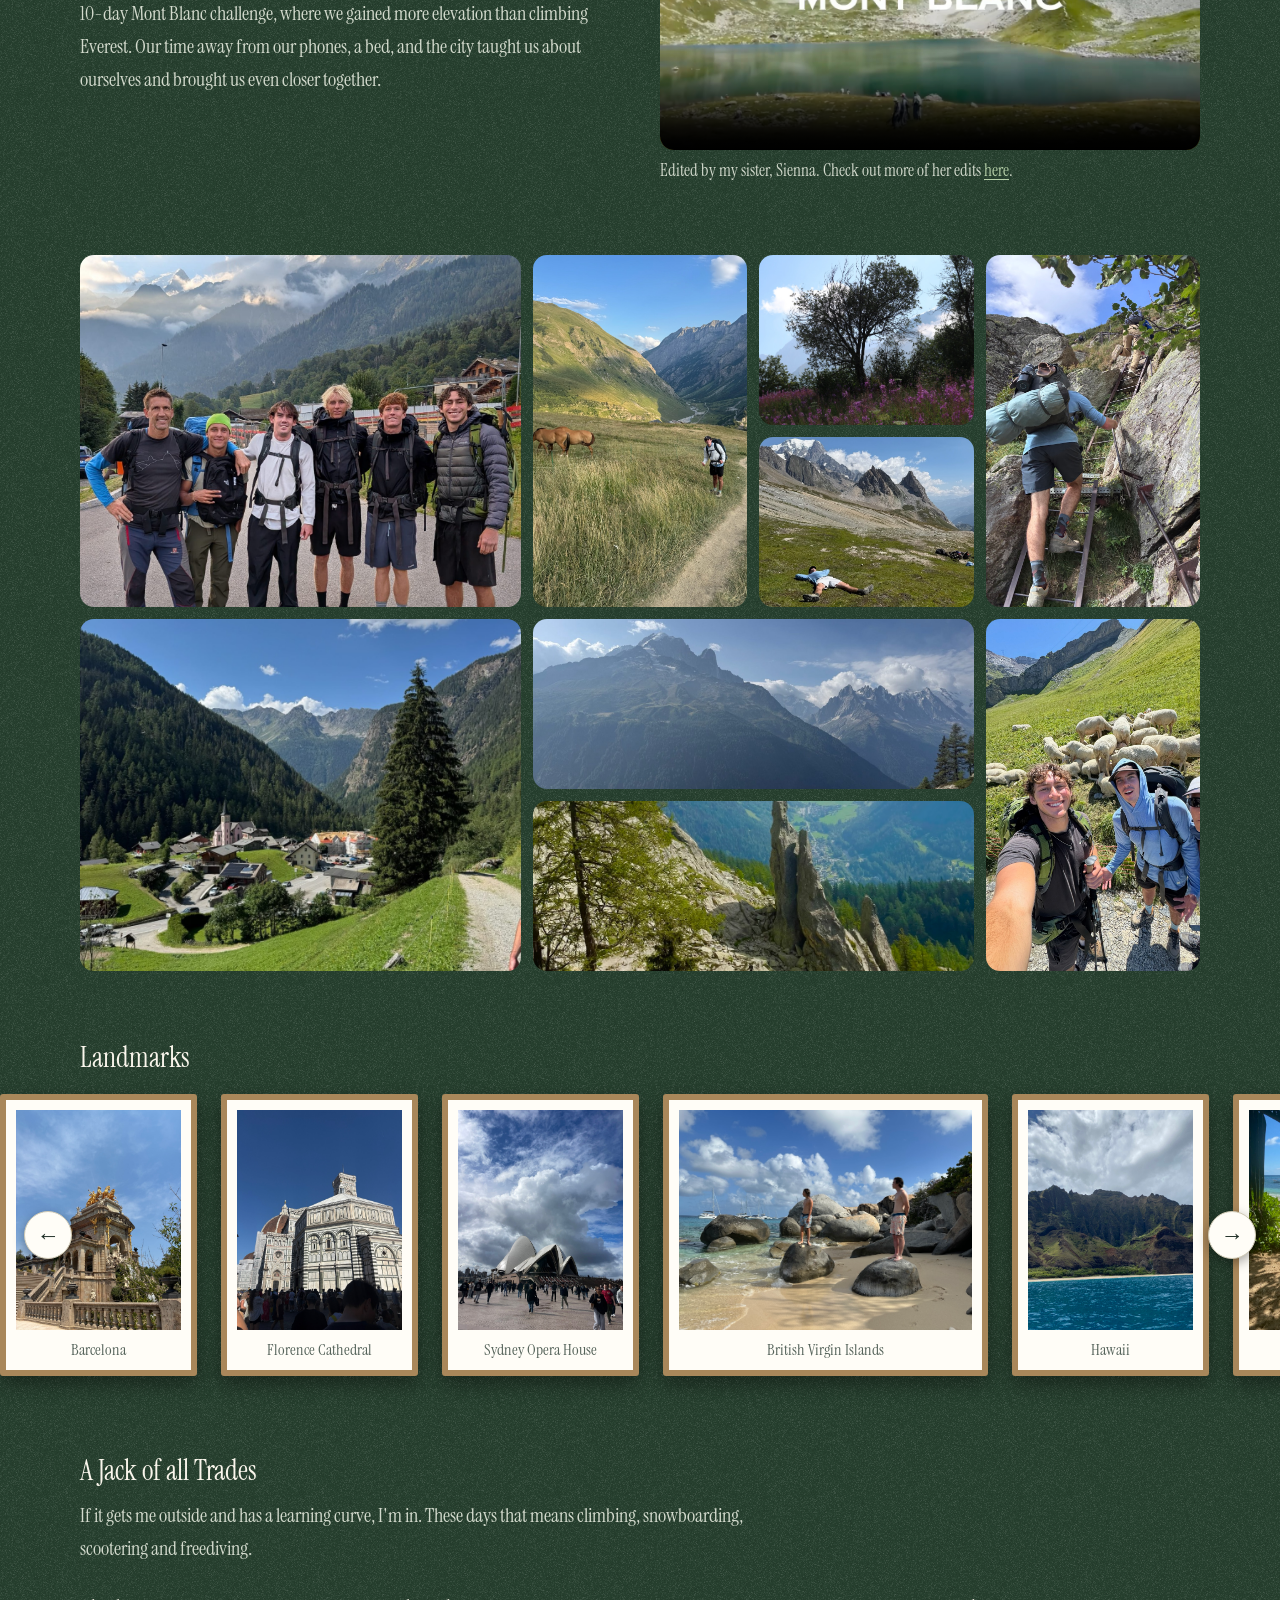
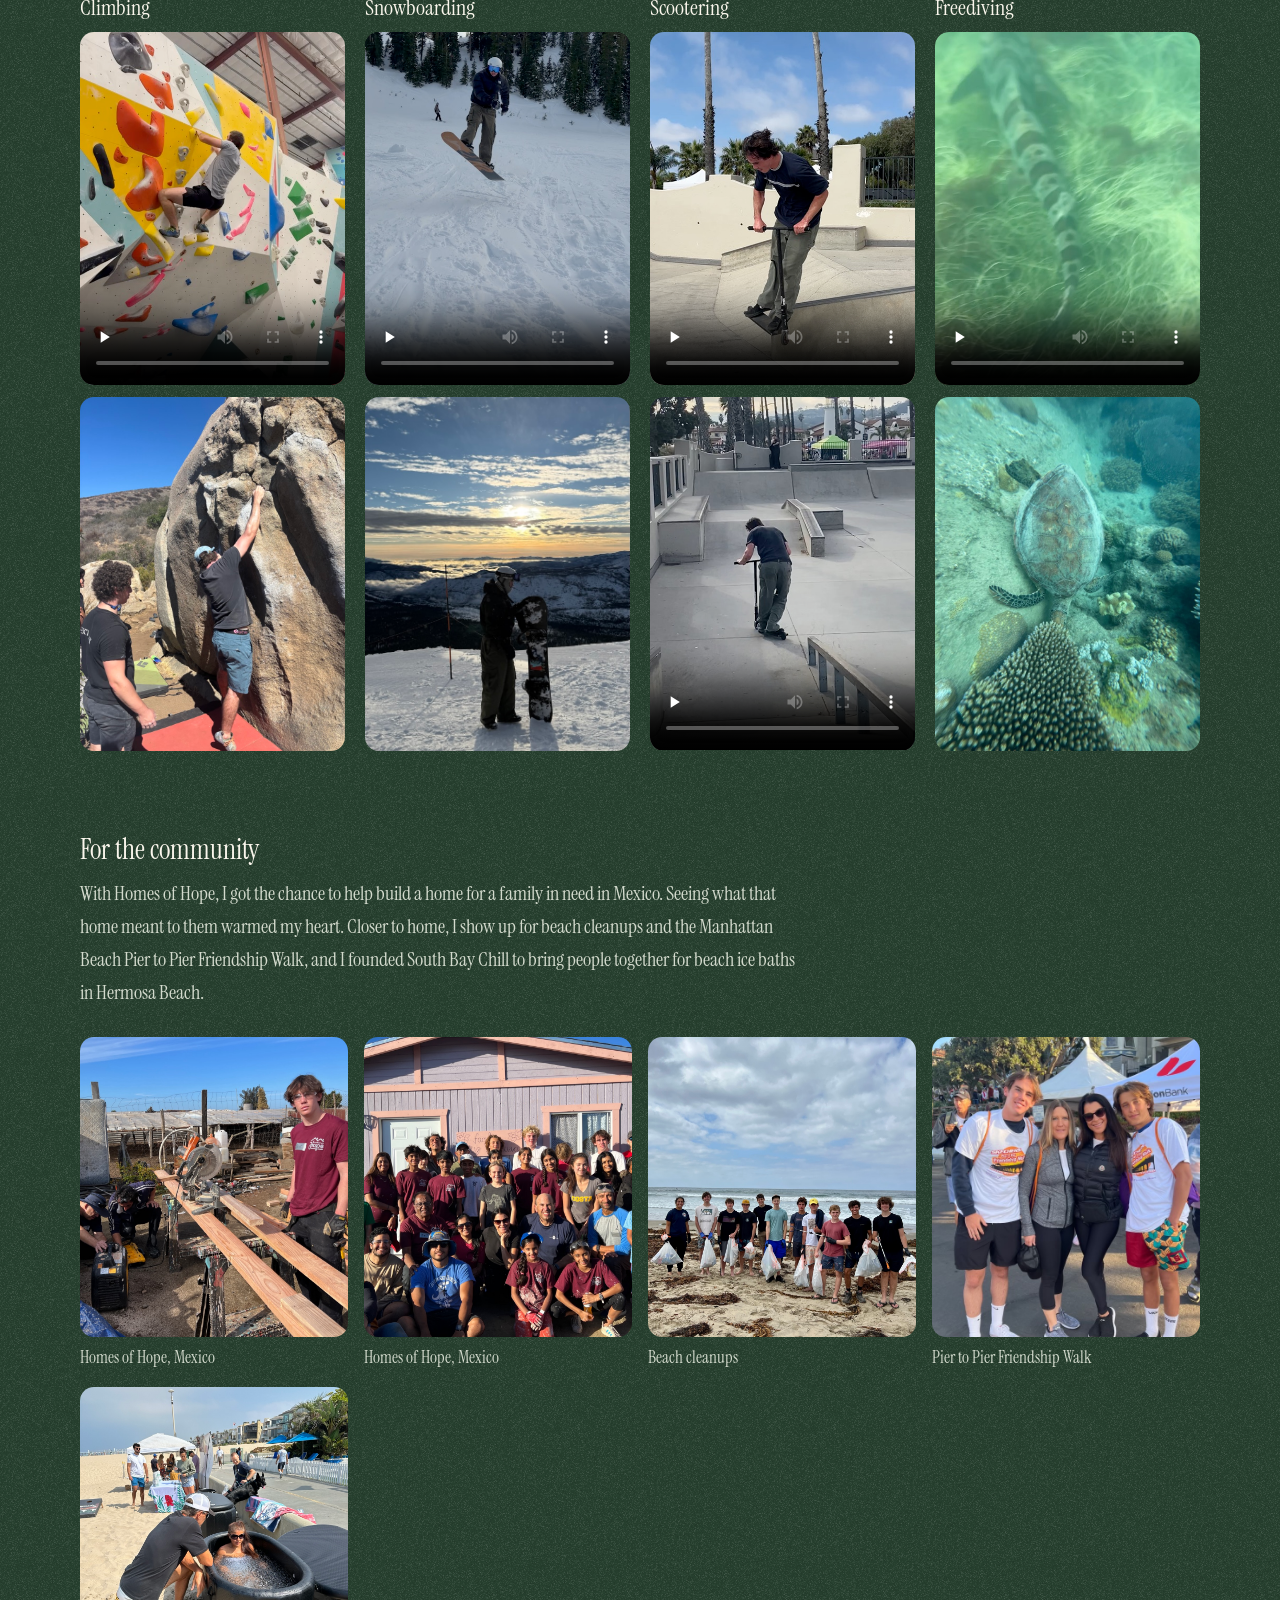
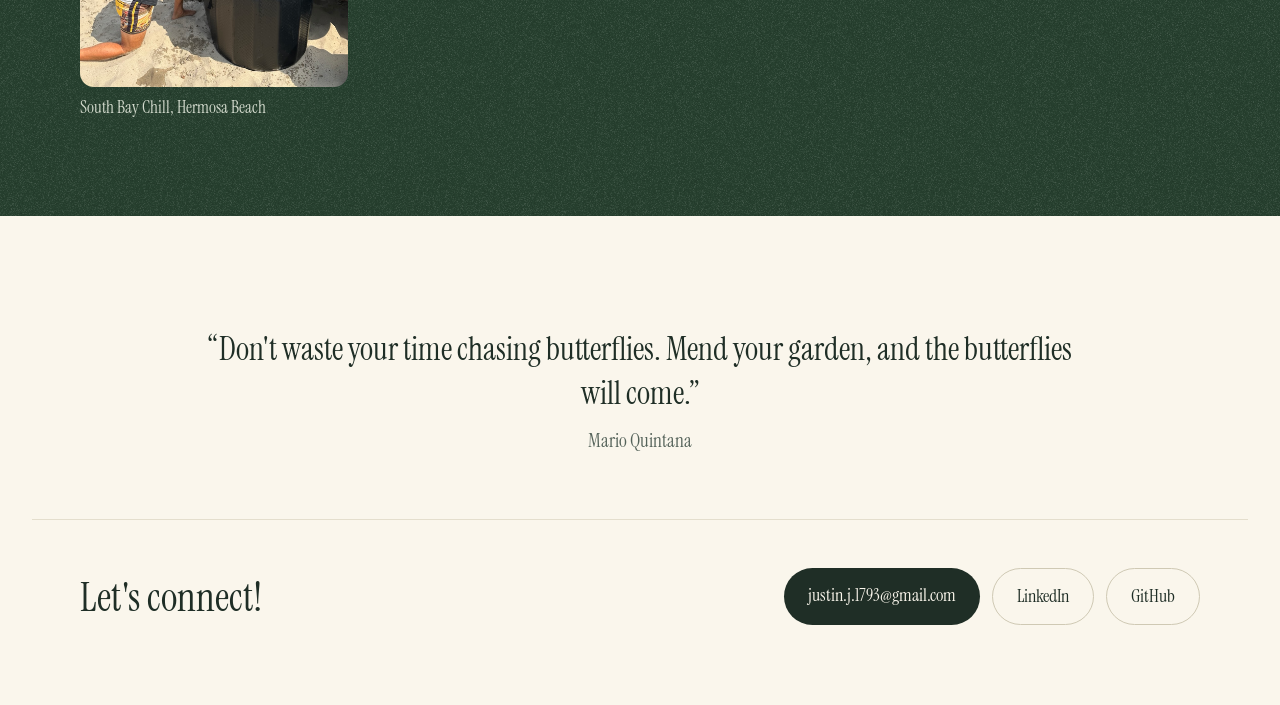
==== commit fa927ebf: "added edit credits" ====
--- a/index.html
+++ b/index.html
@@ -121,7 +121,11 @@
           <h3>Mont Blanc</h3>
           <p>A journey of discovery, adventure, and endurance. My friends and I took on the 10-day Mont Blanc challenge, where we gained more elevation than climbing Everest. Our time away from our phones, a bed, and the city taught us about ourselves and brought us even closer together.</p>
         </div>
-        <video class="film" src="images/web/mont-blanc/tmb-film.mp4" poster="images/web/mont-blanc/tmb-film.jpg" controls playsinline preload="none" aria-label="Film from the Tour du Mont Blanc"></video>
+        <!-- figure + figcaption keeps the editing credit attached to the film -->
+        <figure class="film-figure">
+          <video class="film" src="images/web/mont-blanc/tmb-film.mp4" poster="images/web/mont-blanc/tmb-film.jpg" controls playsinline preload="none" aria-label="Film from the Tour du Mont Blanc"></video>
+          <figcaption>Edited by my sister, Sienna. Check out more of her edits <a href="https://www.tiktok.com/@evxiip" target="_blank" rel="noopener">here</a>.</figcaption>
+        </figure>
       </div>
       <div class="collage">
         <button class="zoom" type="button"><img src="images/web/mont-blanc/crew.jpg" width="1236" height="1400" loading="lazy" alt="Justin and five friends with packs on the Tour du Mont Blanc"></button>
--- a/style.css
+++ b/style.css
@@ -840,6 +840,31 @@
     background: #000;
   }
 
+  /* The Mont Blanc film with its editing credit underneath */
+  .film-figure {
+    margin: 0; /* <figure> has browser-default side margins */
+
+    .film {
+      display: block; /* removes the small gap under inline videos */
+    }
+
+    figcaption {
+      margin-top: 8px;
+      font-size: 17px;
+      color: var(--on-dark-muted);
+
+      /* Light green so the link reads on the dark background */
+      a {
+        color: var(--on-dark-accent);
+        text-underline-offset: 3px;
+
+        &:hover {
+          color: var(--on-dark);
+        }
+      }
+    }
+  }
+
   /* Mont Blanc collage: a mix of big and small tiles. Rows are a fixed height,
      and "dense" lets smaller photos fill any gaps. The sizes below add up to
      full rows, so no holes are left. */
